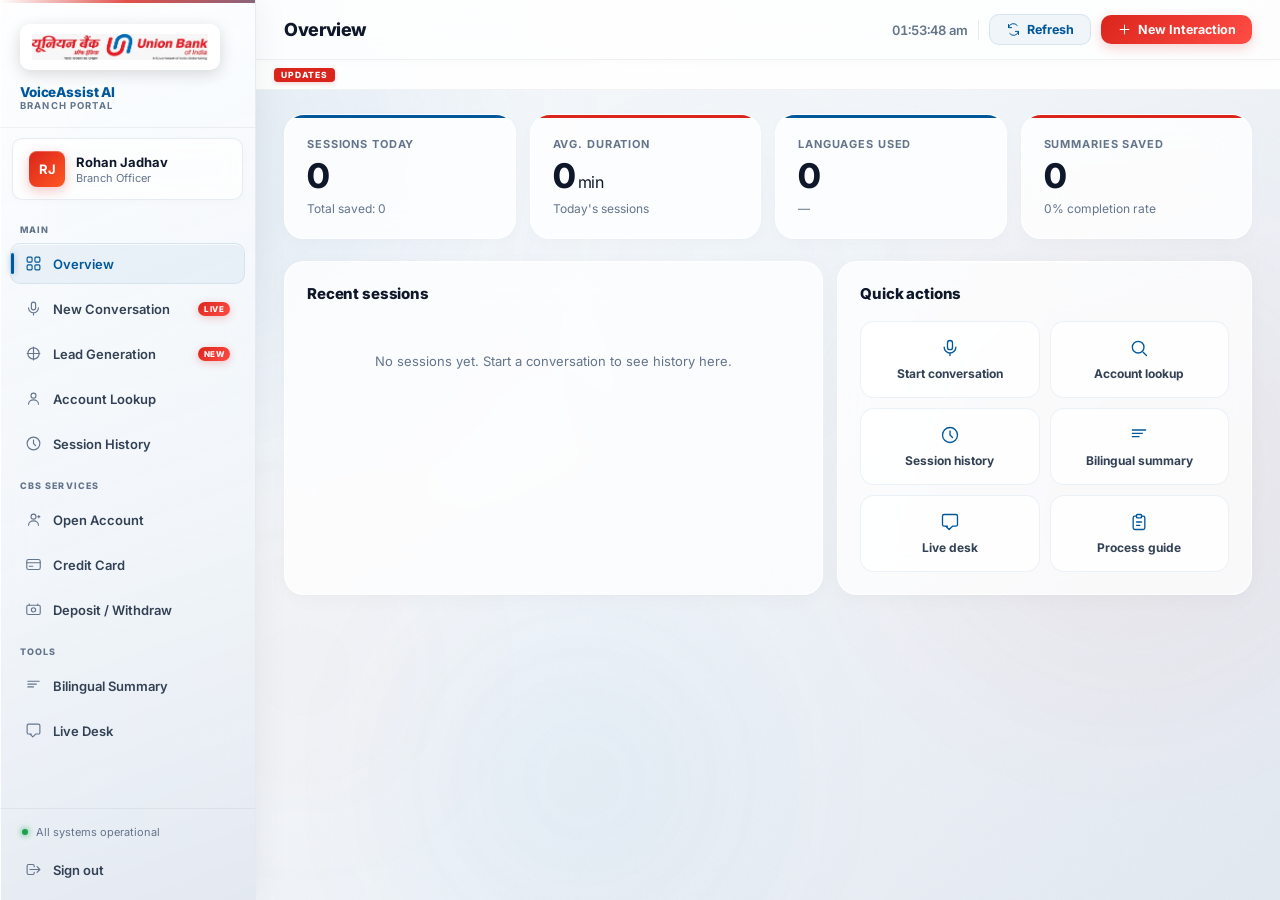
==== Frontend/pages/dashboard.html @ 4a629b1b "Update Groq model to permisiion" ====
<!DOCTYPE html>
<html lang="en">
<head>
<meta charset="UTF-8" />
<meta name="viewport" content="width=device-width, initial-scale=1.0" />
<meta name="description" content="Union Bank of India VoiceAssist AI — Branch Staff Portal for multilingual banking conversations." />
<title>VoiceAssist AI — Branch Portal | Union Bank of India</title>
<link rel="preconnect" href="https://fonts.googleapis.com">
<link rel="preconnect" href="https://fonts.gstatic.com" crossorigin>
<link href="https://fonts.googleapis.com/css2?family=Inter:wght@300;400;500;600;700;800&family=Noto+Sans+Devanagari:wght@400;500;600&display=swap" rel="stylesheet">
<link rel="stylesheet" href="../css/dashboard.css">
</head>
<body>

<!-- Liquid animated blobs -->
<div class="liquid-blob blob-1"></div>
<div class="liquid-blob blob-2"></div>
<div class="liquid-blob blob-3"></div>
<div class="liquid-blob blob-4"></div>
<div class="liquid-blob blob-5"></div>

<div class="dashboard-root">

  <!-- ==================== SIDEBAR ==================== -->
  <aside class="sidebar">
    <div class="sidebar-brand">
      <img src="../images/ubi_logo.png" alt="Union Bank of India" class="sidebar-brand-logo">
      <div>
        <div class="sidebar-brand-name">VoiceAssist AI</div>
        <div class="sidebar-brand-sub">Branch Portal</div>
      </div>
    </div>

    <div class="sidebar-staff">
      <div class="sidebar-avatar">RJ</div>
      <div class="sidebar-staff-info">
        <div class="sidebar-staff-name">Rohan Jadhav</div>
        <div class="sidebar-staff-role">Branch Officer</div>
      </div>
    </div>

    <div class="sidebar-section-label">Main</div>

    <a class="nav-item active" data-section="overview" href="#">
      <svg viewBox="0 0 24 24" fill="none" stroke="currentColor" stroke-width="1.6">
        <rect x="3" y="3" width="7" height="7" rx="1.5"/>
        <rect x="14" y="3" width="7" height="7" rx="1.5"/>
        <rect x="3" y="14" width="7" height="7" rx="1.5"/>
        <rect x="14" y="14" width="7" height="7" rx="1.5"/>
      </svg>
      <span>Overview</span>
    </a>

    <a class="nav-item" data-section="conversation" href="#">
      <svg viewBox="0 0 24 24" fill="none" stroke="currentColor" stroke-width="1.6">
        <rect x="9" y="3" width="6" height="11" rx="3"/>
        <path d="M5 11a7 7 0 0014 0M12 18v3" stroke-linecap="round"/>
      </svg>
      <span>New Conversation</span>
      <span class="nav-badge">Live</span>
    </a>

    <a class="nav-item" data-section="lead-generation" href="#">
  <svg viewBox="0 0 24 24" fill="none" stroke="currentColor" stroke-width="1.6">
    <path d="M12 3v18" stroke-linecap="round"/>
    <path d="M3 12h18" stroke-linecap="round"/>
    <circle cx="12" cy="12" r="8"/>
  </svg>
  <span>Lead Generation</span>
  <span class="nav-badge">NEW</span>
</a>

    <a class="nav-item" data-section="account" href="#">
      <svg viewBox="0 0 24 24" fill="none" stroke="currentColor" stroke-width="1.6">
        <circle cx="12" cy="8" r="3.5"/>
        <path d="M5 20c0-3.5 3-6 7-6s7 2.5 7 6" stroke-linecap="round"/>
      </svg>
      <span>Account Lookup</span>
    </a>

    <a class="nav-item" data-section="history" href="#">
      <svg viewBox="0 0 24 24" fill="none" stroke="currentColor" stroke-width="1.6">
        <circle cx="12" cy="12" r="9"/>
        <path d="M12 7v5l3 3" stroke-linecap="round"/>
      </svg>
      <span>Session History</span>
    </a>

    <div class="sidebar-section-label">CBS Services</div>

    <a class="nav-item" data-section="open-account" href="#">
      <svg viewBox="0 0 24 24" fill="none" stroke="currentColor" stroke-width="1.6">
        <circle cx="12" cy="8" r="3.5"/>
        <path d="M5 20c0-3.5 3-6 7-6s7 2.5 7 6" stroke-linecap="round"/>
        <path d="M18 8h3M19.5 6.5v3" stroke-linecap="round"/>
      </svg>
      <span>Open Account</span>
    </a>

    <a class="nav-item" data-section="credit-card" href="#">
      <svg viewBox="0 0 24 24" fill="none" stroke="currentColor" stroke-width="1.6">
        <rect x="2.5" y="5" width="19" height="14" rx="2.5"/>
        <path d="M2.5 9.5h19" stroke-linecap="round"/>
        <path d="M6 14.5h5" stroke-linecap="round"/>
      </svg>
      <span>Credit Card</span>
    </a>

    <a class="nav-item" data-section="cash-transaction" href="#">
      <svg viewBox="0 0 24 24" fill="none" stroke="currentColor" stroke-width="1.6">
        <rect x="2.5" y="6" width="19" height="13" rx="2"/>
        <circle cx="12" cy="12.5" r="3"/>
        <path d="M6 6V4.5M18 6V4.5" stroke-linecap="round"/>
      </svg>
      <span>Deposit / Withdraw</span>
    </a>

    <div class="sidebar-section-label">Tools</div>

    <a class="nav-item" data-section="summary" href="#">
      <svg viewBox="0 0 24 24" fill="none" stroke="currentColor" stroke-width="1.6">
        <path d="M4 6h16M4 10h12M4 14h8" stroke-linecap="round"/>
      </svg>
      <span>Bilingual Summary</span>
    </a>

    <a class="nav-item" href="conversation-desk.html">
      <svg viewBox="0 0 24 24" fill="none" stroke="currentColor" stroke-width="1.6">
        <path d="M9 17H5a2 2 0 01-2-2V5a2 2 0 012-2h14a2 2 0 012 2v10a2 2 0 01-2 2h-4l-4 4-4-4z" stroke-linecap="round" stroke-linejoin="round"/>
      </svg>
      <span>Live Desk</span>
    </a>

    <div class="sidebar-bottom">
      <div class="sidebar-status">
        <div class="status-dot-sm"></div>
        All systems operational
      </div>
      <a class="nav-item" href="login.html">
        <svg viewBox="0 0 24 24" fill="none" stroke="currentColor" stroke-width="1.6">
          <path d="M17 16l4-4m0 0l-4-4m4 4H7m6 4v1a2 2 0 01-2 2H5a2 2 0 01-2-2V7a2 2 0 012-2h6a2 2 0 012 2v1" stroke-linecap="round" stroke-linejoin="round"/>
        </svg>
        <span>Sign out</span>
      </a>
    </div>
  </aside>

  <!-- ==================== MAIN ==================== -->
  <div class="main">

    <!-- RED ACCENT STRIPE -->
    <div class="topbar-stripe"></div>

    <!-- TOP BAR -->
    <div class="topbar">
      <div class="topbar-page-title" id="topbarTitle">Overview</div>
      <div class="topbar-actions">
        <span class="topbar-time" id="liveTime"></span>
        <div class="topbar-divider"></div>
        <button class="topbar-btn topbar-btn-ghost" onclick="showToast('Refreshed')">
          <svg viewBox="0 0 24 24" fill="none" stroke="currentColor" stroke-width="1.6" width="15" height="15">
            <path d="M4 4v5h5M20 20v-5h-5" stroke-linecap="round"/>
            <path d="M4 9a8 8 0 0114-3.5M20 15a8 8 0 01-14 3.5" stroke-linecap="round"/>
          </svg>
          Refresh
        </button>
        <button class="topbar-btn topbar-btn-primary" onclick="navigate('conversation')">
          <svg viewBox="0 0 24 24" fill="none" stroke="currentColor" stroke-width="1.6" width="15" height="15">
            <path d="M12 5v14M5 12h14" stroke-linecap="round"/>
          </svg>
          New Interaction
        </button>
      </div>
    </div>

    <!-- TICKER BAR -->
    <div class="dashboard-ticker">
      <div class="ticker-title">Updates</div>
      <div class="ticker-content">
        <div class="ticker-text">
          ⚠️ Secure Portal: Always sign out of your session when leaving the terminal. &nbsp;&nbsp;&nbsp;&bull;&nbsp;&nbsp;&nbsp; 🚀 Vyom App: Union Bank of India launches Union Vyom Mobile App with 350+ features! &nbsp;&nbsp;&nbsp;&bull;&nbsp;&nbsp;&nbsp; 📅 Alert: Mandatory KYC verification deadline has been extended to 31st August.
        </div>
      </div>
    </div>

    <!-- CONTENT -->
    <div class="content">

      <!-- ===== OVERVIEW ===== -->
      <div class="section active" id="section-overview">
        <div class="stat-grid">
          <div class="stat-card">
            <div class="stat-label">Sessions Today</div>
            <div class="stat-value">12</div>
            <div class="stat-sub"><span class="stat-trend-up">↑ 3</span> vs yesterday</div>
          </div>
          <div class="stat-card">
            <div class="stat-label">Avg. Duration</div>
            <div class="stat-value">4.2<span style="font-size:16px;font-weight:400"> min</span></div>
            <div class="stat-sub"><span class="stat-trend-down">↑ 0.4m</span> vs last week</div>
          </div>
          <div class="stat-card">
            <div class="stat-label">Languages Used</div>
            <div class="stat-value">3</div>
            <div class="stat-sub">Hindi · Marathi · Tamil</div>
          </div>
          <div class="stat-card">
            <div class="stat-label">Summaries Saved</div>
            <div class="stat-value">11</div>
            <div class="stat-sub"><span class="stat-trend-up">100%</span> completion rate</div>
          </div>
        </div>

        <div class="two-col">
          <!-- Recent sessions -->
          <div class="card">
            <div class="card-header">
              <div class="card-title">Recent sessions</div>
              <button class="card-action" onclick="navigate('history')">View all</button>
            </div>
            <div class="session-item">
              <div class="session-lang-badge">हि</div>
              <div class="session-info">
                <div class="session-title">Loan enquiry — Rajesh Sharma</div>
                <div class="session-meta">Hindi · 6 min · Summary saved</div>
              </div>
              <div class="session-time">11:42 AM</div>
            </div>
            <div class="session-item">
              <div class="session-lang-badge">मा</div>
              <div class="session-info">
                <div class="session-title">Account opening — Priya Kulkarni</div>
                <div class="session-meta">Marathi · 8 min · Summary saved</div>
              </div>
              <div class="session-time">10:15 AM</div>
            </div>
            <div class="session-item">
              <div class="session-lang-badge">த</div>
              <div class="session-info">
                <div class="session-title">General enquiry — Murugan K.</div>
                <div class="session-meta">Tamil · 3 min · Summary saved</div>
              </div>
              <div class="session-time">9:50 AM</div>
            </div>
            <div class="session-item">
              <div class="session-lang-badge">EN</div>
              <div class="session-info">
                <div class="session-title">Account opening — Vikram Patel</div>
                <div class="session-meta">English · 5 min · Summary saved</div>
              </div>
              <div class="session-time">9:30 AM</div>
            </div>
          </div>

          <!-- Quick actions -->
          <div class="card">
            <div class="card-header">
              <div class="card-title">Quick actions</div>
            </div>
            <div class="quick-actions">
              <button class="quick-action-btn" onclick="navigate('conversation')">
                <svg viewBox="0 0 24 24" fill="none" stroke="currentColor" stroke-width="1.6">
                  <rect x="9" y="3" width="6" height="11" rx="3"/>
                  <path d="M5 11a7 7 0 0014 0M12 18v3" stroke-linecap="round"/>
                </svg>
                Start conversation
              </button>
              <button class="quick-action-btn" onclick="navigate('account')">
                <svg viewBox="0 0 24 24" fill="none" stroke="currentColor" stroke-width="1.6">
                  <circle cx="11" cy="11" r="7"/>
                  <path d="M21 21l-4-4" stroke-linecap="round"/>
                </svg>
                Account lookup
              </button>
              <button class="quick-action-btn" onclick="navigate('history')">
                <svg viewBox="0 0 24 24" fill="none" stroke="currentColor" stroke-width="1.6">
                  <circle cx="12" cy="12" r="9"/>
                  <path d="M12 7v5l3 3" stroke-linecap="round"/>
                </svg>
                Session history
              </button>
              <button class="quick-action-btn" onclick="navigate('summary')">
                <svg viewBox="0 0 24 24" fill="none" stroke="currentColor" stroke-width="1.6">
                  <path d="M4 6h16M4 10h12M4 14h8" stroke-linecap="round"/>
                </svg>
                Bilingual summary
              </button>
              <button class="quick-action-btn" onclick="window.location.href='conversation-desk.html'">
                <svg viewBox="0 0 24 24" fill="none" stroke="currentColor" stroke-width="1.6">
                  <path d="M9 17H5a2 2 0 01-2-2V5a2 2 0 012-2h14a2 2 0 012 2v10a2 2 0 01-2 2h-4l-4 4-4-4z" stroke-linecap="round" stroke-linejoin="round"/>
                </svg>
                Live desk
              </button>
              <button class="quick-action-btn" onclick="showToast('Opening process guide...')">
                <svg viewBox="0 0 24 24" fill="none" stroke="currentColor" stroke-width="1.6">
                  <path d="M9 5H7a2 2 0 00-2 2v12a2 2 0 002 2h10a2 2 0 002-2V7a2 2 0 00-2-2h-2" stroke-linecap="round"/>
                  <rect x="9" y="3" width="6" height="4" rx="1" stroke-linecap="round"/>
                  <path d="M9 12h6M9 16h4" stroke-linecap="round"/>
                </svg>
                Process guide
              </button>
            </div>
          </div>
        </div>
      </div>


      <!-- ===== NEW CONVERSATION ===== -->
      <div class="section" id="section-conversation">
        <div class="conversation-start">
          <div class="step-header">
            <span class="step-label">New interaction</span>
            <h1 class="step-title">Start the conversation</h1>
            <p class="step-subtitle">Tap the mic to begin. The customer's language will be detected automatically, or choose manually.</p>
          </div>

          <div class="listen-card" id="listenCard">
            <div class="listen-idle" id="listenIdle">
              <button class="mic-button" id="micButton" aria-label="Start listening">
                <svg viewBox="0 0 24 24" fill="none" stroke="currentColor" stroke-width="1.6">
                  <rect x="9" y="3" width="6" height="11" rx="3"/>
                  <path d="M5 11a7 7 0 0014 0M12 18v3" stroke-linecap="round"/>
                </svg>
              </button>
              <p class="mic-hint">Tap to start listening</p>
            </div>

            <div class="listen-active" id="listenActive">
              <div class="waveform">
                <span></span><span></span><span></span><span></span><span></span><span></span><span></span>
              </div>
              <p class="listening-text">Listening<span class="dots"><span>.</span><span>.</span><span>.</span></span></p>
            </div>

            <div class="detected-result" id="detectedResult">
              <div class="detected-row">
                <div class="detected-info">
                  <span class="detected-label">Detected language</span>
                  <div class="detected-chip" id="detectedChip">
                    <span class="chip-flag">मा</span>
                    <span id="detectedLangName">Marathi</span>
                  </div>
                </div>
                <button class="change-link" id="changeLangBtn">Not correct? Change</button>
              </div>
              <div id="detectedTranscriptWrap" class="detected-transcript-wrap" style="display:none">
                <span id="detectedTranscriptText"></span>
              </div>
              <div class="lang-grid" id="langGrid">
                <button class="lang-option" data-lang="Hindi" data-code="हि">Hindi</button>
                <button class="lang-option" data-lang="Marathi" data-code="मा">Marathi</button>
                <button class="lang-option" data-lang="Tamil" data-code="த">Tamil</button>
                <button class="lang-option" data-lang="Telugu" data-code="తె">Telugu</button>
                <button class="lang-option" data-lang="English" data-code="EN">English</button>
              </div>
            </div>
          </div>

          <div class="process-section" id="processSection">
            <p class="process-label">What does the customer need help with?</p>
            <div class="process-grid">
              <button class="process-card" data-process="Loan enquiry">
                <svg viewBox="0 0 24 24" fill="none" stroke="currentColor" stroke-width="1.5">
                  <path d="M12 2C6.5 2 2 6.5 2 12s4.5 10 10 10 10-4.5 10-10S17.5 2 12 2zM12 6v6l4 2" stroke-linecap="round"/>
                </svg>
                <span>Loan enquiry</span>
              </button>
              <button class="process-card" data-process="Account opening">
                <svg viewBox="0 0 24 24" fill="none" stroke="currentColor" stroke-width="1.5">
                  <circle cx="12" cy="8" r="3.5"/>
                  <path d="M5 20c0-3.5 3-6 7-6s7 2.5 7 6" stroke-linecap="round"/>
                  <path d="M18 8h3M19.5 6.5v3" stroke-linecap="round"/>
                </svg>
                <span>Account opening</span>
              </button>
              <button class="process-card" data-process="General enquiry">
                <svg viewBox="0 0 24 24" fill="none" stroke="currentColor" stroke-width="1.5">
                  <circle cx="12" cy="12" r="9"/>
                  <path d="M12 17v-1.5c0-1 .6-1.5 1.5-2.2.9-.7 1.5-1.4 1.5-2.3a3 3 0 10-6 0" stroke-linecap="round"/>
                  <circle cx="12" cy="17.5" r="0.4" fill="currentColor"/>
                </svg>
                <span>General enquiry</span>
              </button>
              <button class="process-card" data-process="Other">
                <svg viewBox="0 0 24 24" fill="none" stroke="currentColor" stroke-width="1.5">
                  <circle cx="6" cy="12" r="1.4" fill="currentColor" stroke="none"/>
                  <circle cx="12" cy="12" r="1.4" fill="currentColor" stroke="none"/>
                  <circle cx="18" cy="12" r="1.4" fill="currentColor" stroke="none"/>
                </svg>
                <span>Other</span>
              </button>
            </div>
          </div>

          <button class="btn-begin" id="btnBegin" disabled onclick="window.location.href='conversation-desk.html'">
            Begin conversation
          </button>
        </div>
      </div>

     <!-- ===== LEAD GENERATION ===== -->
      <div class="section" id="section-lead-generation">

        <div class="card">
          <div class="card-header">
            <div class="card-title">Lead Generation</div>
          </div>

          <div class="stat-grid lead-stat-row">
            <!-- dashboard.js fills this with Total/Hot/Warm/Incomplete from backend -->
            <div class="stat-card">
              <div class="stat-label">Total leads</div>
              <div class="stat-value">—</div>
              <div class="stat-sub">Loading…</div>
            </div>
          </div>
        </div>

        <br>

        <div class="card">
          <div class="card-header">
            <div class="card-title">Customer Leads</div>
          </div>
          <div id="leadList">
            <div style="padding:32px;text-align:center;color:var(--text-muted);font-size:13px">Loading leads…</div>
          </div>
        </div>

        <br>

        <div class="card">
          <div class="card-header">
            <div class="card-title">Generate New Lead</div>
          </div>

          <div style="display:grid;gap:15px;">

            <input class="lookup-input" id="manualLeadName" placeholder="Customer Name">

            <input class="lookup-input" id="manualLeadPhone" placeholder="Mobile Number">

            <select class="lookup-select" id="manualLeadInterest">
              <option>Savings Account</option>
              <option>Current Account</option>
              <option>Home Loan</option>
              <option>Personal Loan</option>
              <option>Vehicle Loan</option>
              <option>Credit Card</option>
              <option>FD / RD</option>
            </select>

            <textarea class="lookup-input" id="manualLeadNotes" rows="4" placeholder="Lead Notes"></textarea>

            <button class="topbar-btn topbar-btn-primary" id="manualLeadSaveBtn" onclick="saveManualLead()">
              Save Lead
            </button>

          </div>

        </div>

      </div>

      <!-- ===== OPEN NEW ACCOUNT (CBS) ===== -->
      <div class="section" id="section-open-account">
        <div class="cbs-grid">
          <div class="card">
            <div class="card-header">
              <div class="card-title">Open New Account</div>
            </div>
            <div style="display:grid;gap:15px;">
              <input class="lookup-input" id="oaName" placeholder="Customer Full Name">
              <input class="lookup-input" id="oaMobile" placeholder="Mobile Number" maxlength="10">
              <input class="lookup-input" id="oaAadhaar" placeholder="Aadhaar Number (12 digits)" maxlength="14">
              <select class="lookup-select" id="oaAccType" style="width:100%;height:48px">
                <option>Savings</option>
                <option>Current</option>
                <option>Salary</option>
                <option>Senior Citizen Savings</option>
              </select>
              <input class="lookup-input" type="number" id="oaInitialDeposit" placeholder="Initial Deposit (₹)" min="0">
              <button class="topbar-btn topbar-btn-primary" id="oaSubmitBtn" onclick="submitOpenAccount()" style="height:48px;justify-content:center">
                Open Account
              </button>
              <div class="cbs-success" id="oaResult" style="display:none"></div>
            </div>
          </div>

          <div class="card">
            <div class="card-header">
              <div class="card-title">Documents Required</div>
            </div>
            <ul class="cbs-checklist">
              <li>Aadhaar Card (identity &amp; address proof)</li>
              <li>PAN Card</li>
              <li>Recent passport-size photograph</li>
              <li>Initial deposit as per account type</li>
              <li>Nominee details (optional, recommended)</li>
            </ul>
          </div>
        </div>
      </div>

      <!-- ===== CREDIT CARD APPLICATION (CBS) ===== -->
      <div class="section" id="section-credit-card">
        <div class="cbs-grid">
          <div class="card">
            <div class="card-header">
              <div class="card-title">Apply for Credit Card</div>
            </div>
            <div style="display:grid;gap:15px;">
              <input class="lookup-input" id="ccName" placeholder="Customer Full Name">
              <input class="lookup-input" id="ccAccountNo" placeholder="Linked Account Number">
              <select class="lookup-select" id="ccCardType" style="width:100%;height:48px">
                <option>Rupay Select</option>
                <option>Union Platinum</option>
                <option>Union World</option>
                <option>Union Signature</option>
              </select>
              <input class="lookup-input" type="number" id="ccIncome" placeholder="Monthly Income (₹)" min="0">
              <button class="topbar-btn topbar-btn-primary" id="ccSubmitBtn" onclick="submitCreditCardApplication()" style="height:48px;justify-content:center">
                Submit Application
              </button>
              <div class="cbs-success" id="ccResult" style="display:none"></div>
            </div>
          </div>

          <div class="card">
            <div class="card-header">
              <div class="card-title">Eligibility Guide</div>
            </div>
            <ul class="cbs-checklist">
              <li>Monthly income ≥ ₹20,000 — entry-level cards</li>
              <li>Monthly income ≥ ₹40,000 — mid-tier cards, ₹1,00,000 limit</li>
              <li>Monthly income ≥ ₹1,00,000 — premium cards, ₹3,00,000 limit</li>
              <li>Existing savings/current account required</li>
              <li>Final approval subject to CIBIL score &amp; credit policy</li>
            </ul>
          </div>
        </div>
      </div>

      <!-- ===== DEPOSIT / WITHDRAW (CBS) ===== -->
      <div class="section" id="section-cash-transaction">
        <div class="cbs-grid">
          <div class="card">
            <div class="card-header">
              <div class="card-title">Deposit / Withdraw</div>
            </div>
            <div style="display:grid;gap:15px;">
              <select class="lookup-select" id="txnAccountSelect" style="width:100%;height:48px" onchange="updateTxnBalancePreview()">
              </select>

              <div class="txn-balance-row">
                <span>Current balance</span>
                <strong id="txnCurrentBalance">—</strong>
              </div>

              <div class="txn-type-toggle">
                <button type="button" class="txn-type-btn active" data-txn-type="deposit">Deposit</button>
                <button type="button" class="txn-type-btn" data-txn-type="withdraw">Withdraw</button>
              </div>

              <input class="lookup-input" type="number" id="txnAmount" placeholder="Amount (₹)" min="0">
              <button class="topbar-btn topbar-btn-primary" id="txnSubmitBtn" onclick="submitTransaction()" style="height:48px;justify-content:center">
                Process Transaction
              </button>
              <div class="cbs-success" id="txnResult" style="display:none"></div>
            </div>
          </div>

          <div class="card">
            <div class="card-header">
              <div class="card-title">Branch Cash Limits</div>
            </div>
            <ul class="cbs-checklist">
              <li>Over-the-counter cash deposit: up to ₹2,00,000/day</li>
              <li>Over-the-counter cash withdrawal: up to ₹1,00,000/day</li>
              <li>Amounts above limit require manager approval</li>
              <li>PAN mandatory for cash transactions ≥ ₹50,000</li>
            </ul>
          </div>
        </div>
      </div>

      <!-- ===== ACCOUNT LOOKUP ===== -->
      <div class="section" id="section-account">
        <div class="lookup-search-bar">
          <input class="lookup-input" type="text" id="accountInput" placeholder="Enter account number, name, or Aadhaar…" />
          <select class="lookup-select" id="lookupType">
            <option value="account">Account No.</option>
            <option value="name">Name</option>
            <option value="aadhaar">Aadhaar</option>
            <option value="mobile">Mobile</option>
          </select>
          <button class="lookup-btn" onclick="doLookup()">
            <svg viewBox="0 0 24 24" fill="none" stroke="currentColor" stroke-width="1.6">
              <circle cx="11" cy="11" r="7"/>
              <path d="M21 21l-4-4" stroke-linecap="round"/>
            </svg>
            Search
          </button>
        </div>

        <div class="account-result" id="accountResult">

          <div class="translate-strip">
            <svg viewBox="0 0 24 24" fill="none" stroke="currentColor" stroke-width="1.6">
              <path d="M3 5h12M9 3v2M12.6 18.6L15 12l2.4 6.6M14.1 16.5h1.8" stroke-linecap="round"/>
              <path d="M21 5h-6l-3.6 9.6" stroke-linecap="round"/>
            </svg>
            <span class="translate-strip-text">Customer prefers <strong>Marathi</strong>. Account details will be read out in Marathi if spoken.</span>
            <button class="translate-strip-btn" onclick="showToast('Reading account summary in Marathi...')">Read aloud →</button>
          </div>

          <!-- Account header -->
          <div class="account-header-card">
            <div class="account-avatar-lg">RS</div>
            <div class="account-id-info">
              <div class="account-name-lg">Rajesh Suresh Sharma</div>
              <div class="account-no">ACCT · 4523 8811 2204 7700</div>
            </div>
            <div class="account-header-stats">
              <div class="ah-stat">
                <div class="ah-stat-label">Balance</div>
                <div class="ah-stat-value green">₹1,24,832</div>
              </div>
              <div class="ah-stat">
                <div class="ah-stat-label">Account type</div>
                <div class="ah-stat-value">Savings</div>
              </div>
              <div class="ah-stat">
                <div class="ah-stat-label">CIBIL score</div>
                <div class="ah-stat-value gold">742</div>
              </div>
            </div>
          </div>

          <!-- Tabs -->
          <div class="account-tabs">
            <button class="account-tab active" data-tab="transactions">Transactions</button>
            <button class="account-tab" data-tab="loans">Loans</button>
            <button class="account-tab" data-tab="kyc">KYC Status</button>
          </div>

          <!-- Transactions -->
          <div class="account-tab-content active" id="tab-transactions">
            <div class="card">
              <table class="txn-table">
                <thead>
                  <tr>
                    <th>Date</th>
                    <th>Description</th>
                    <th>Type</th>
                    <th>Amount</th>
                    <th>Balance</th>
                  </tr>
                </thead>
                <tbody>
                  <tr>
                    <td>17 Jun 2026</td>
                    <td>UPI — Swiggy Order</td>
                    <td><span class="txn-type-badge txn-debit">Debit</span></td>
                    <td class="txn-amount-negative">– ₹380</td>
                    <td>₹1,24,832</td>
                  </tr>
                  <tr>
                    <td>16 Jun 2026</td>
                    <td>Salary Credit — TCS Ltd</td>
                    <td><span class="txn-type-badge txn-credit">Credit</span></td>
                    <td class="txn-amount-positive">+ ₹68,000</td>
                    <td>₹1,25,212</td>
                  </tr>
                  <tr>
                    <td>15 Jun 2026</td>
                    <td>NEFT — LIC Premium</td>
                    <td><span class="txn-type-badge txn-debit">Debit</span></td>
                    <td class="txn-amount-negative">– ₹4,200</td>
                    <td>₹57,212</td>
                  </tr>
                  <tr>
                    <td>14 Jun 2026</td>
                    <td>ATM Withdrawal — Pune Main</td>
                    <td><span class="txn-type-badge txn-debit">Debit</span></td>
                    <td class="txn-amount-negative">– ₹5,000</td>
                    <td>₹61,412</td>
                  </tr>
                  <tr>
                    <td>12 Jun 2026</td>
                    <td>IMPS — Sharma Family</td>
                    <td><span class="txn-type-badge txn-credit">Credit</span></td>
                    <td class="txn-amount-positive">+ ₹10,000</td>
                    <td>₹66,412</td>
                  </tr>
                  <tr>
                    <td>10 Jun 2026</td>
                    <td>Electricity Bill — MSEDCL</td>
                    <td><span class="txn-type-badge txn-debit">Debit</span></td>
                    <td class="txn-amount-negative">– ₹1,140</td>
                    <td>₹56,412</td>
                  </tr>
                </tbody>
              </table>
            </div>
          </div>

          <!-- Loans -->
          <div class="account-tab-content" id="tab-loans">
            <div class="loan-card">
              <div class="loan-icon">
                <svg viewBox="0 0 24 24" fill="none" stroke="currentColor" stroke-width="1.5">
                  <path d="M3 10l9-6 9 6M5 10v9h14v-9M9 19v-5h6v5" stroke-linecap="round" stroke-linejoin="round"/>
                </svg>
              </div>
              <div class="loan-info">
                <div class="loan-type">Home Loan</div>
                <div class="loan-meta">Sanctioned ₹28,00,000 · 20 yr tenure · HDFC Ref #HL2021-8823</div>
              </div>
              <div class="loan-right">
                <div class="loan-emi">₹21,400 / mo</div>
                <div class="loan-emi-label">Outstanding: ₹19,42,000</div>
                <span class="loan-status loan-active">Active</span>
              </div>
            </div>
            <div class="loan-card">
              <div class="loan-icon">
                <svg viewBox="0 0 24 24" fill="none" stroke="currentColor" stroke-width="1.5">
                  <path d="M12 2C6.5 2 2 6.5 2 12s4.5 10 10 10 10-4.5 10-10S17.5 2 12 2z" stroke-linecap="round"/>
                  <path d="M9 12l2 2 4-4" stroke-linecap="round"/>
                </svg>
              </div>
              <div class="loan-info">
                <div class="loan-type">Personal Loan</div>
                <div class="loan-meta">Sanctioned ₹2,00,000 · 3 yr tenure · Ref #PL2023-441</div>
              </div>
              <div class="loan-right">
                <div class="loan-emi">—</div>
                <div class="loan-emi-label">Fully repaid Jun 2025</div>
                <span class="loan-status loan-closed">Closed</span>
              </div>
            </div>
          </div>

          <!-- KYC -->
          <div class="account-tab-content" id="tab-kyc">
            <div class="kyc-grid">
              <div class="kyc-item">
                <div class="kyc-icon">
                  <svg viewBox="0 0 24 24" fill="none" stroke="currentColor" stroke-width="1.5">
                    <rect x="3" y="5" width="18" height="14" rx="2"/>
                    <path d="M3 10h18" stroke-linecap="round"/>
                  </svg>
                </div>
                <div>
                  <div class="kyc-doc-label">Aadhaar</div>
                  <div class="kyc-doc-value">XXXX XXXX 7713</div>
                </div>
                <span class="kyc-status-badge kyc-verified">Verified</span>
              </div>
              <div class="kyc-item">
                <div class="kyc-icon">
                  <svg viewBox="0 0 24 24" fill="none" stroke="currentColor" stroke-width="1.5">
                    <path d="M9 12h6M9 16h4M17 3H7a2 2 0 00-2 2v14a2 2 0 002 2h10a2 2 0 002-2V5a2 2 0 00-2-2z" stroke-linecap="round"/>
                  </svg>
                </div>
                <div>
                  <div class="kyc-doc-label">PAN Card</div>
                  <div class="kyc-doc-value">BSHPS4321K</div>
                </div>
                <span class="kyc-status-badge kyc-verified">Verified</span>
              </div>
              <div class="kyc-item">
                <div class="kyc-icon">
                  <svg viewBox="0 0 24 24" fill="none" stroke="currentColor" stroke-width="1.5">
                    <rect x="5" y="3" width="14" height="18" rx="2"/>
                    <circle cx="12" cy="9" r="3"/>
                    <path d="M6.5 20c.5-2.5 2.5-4 5.5-4s5 1.5 5.5 4" stroke-linecap="round"/>
                  </svg>
                </div>
                <div>
                  <div class="kyc-doc-label">Photograph</div>
                  <div class="kyc-doc-value">On file (2024)</div>
                </div>
                <span class="kyc-status-badge kyc-verified">Verified</span>
              </div>
              <div class="kyc-item">
                <div class="kyc-icon">
                  <svg viewBox="0 0 24 24" fill="none" stroke="currentColor" stroke-width="1.5">
                    <path d="M3 21h18M5 21V9l7-5 7 5v12" stroke-linecap="round" stroke-linejoin="round"/>
                  </svg>
                </div>
                <div>
                  <div class="kyc-doc-label">Address Proof</div>
                  <div class="kyc-doc-value">Aadhaar linked</div>
                </div>
                <span class="kyc-status-badge kyc-verified">Verified</span>
              </div>
              <div class="kyc-item">
                <div class="kyc-icon">
                  <svg viewBox="0 0 24 24" fill="none" stroke="currentColor" stroke-width="1.5">
                    <path d="M22 16.92V19a2 2 0 01-2.18 2A19.8 19.8 0 013.09 5.18 2 2 0 015 3h2.09a2 2 0 012 1.72c.127.96.361 1.903.7 2.81a2 2 0 01-.45 2.11L8.09 10a16 16 0 006.91 6.91l1.27-1.27a2 2 0 012.11-.45c.907.339 1.85.573 2.81.7A2 2 0 0122 17.92v-.01z" stroke-linecap="round"/>
                  </svg>
                </div>
                <div>
                  <div class="kyc-doc-label">Mobile</div>
                  <div class="kyc-doc-value">+91 98765 XXXXX</div>
                </div>
                <span class="kyc-status-badge kyc-verified">Verified</span>
              </div>
              <div class="kyc-item">
                <div class="kyc-icon">
                  <svg viewBox="0 0 24 24" fill="none" stroke="currentColor" stroke-width="1.5">
                    <path d="M4 4h16c1.1 0 2 .9 2 2v12c0 1.1-.9 2-2 2H4c-1.1 0-2-.9-2-2V6c0-1.1.9-2 2-2z" stroke-linecap="round"/>
                    <path d="M22 6l-10 7L2 6" stroke-linecap="round"/>
                  </svg>
                </div>
                <div>
                  <div class="kyc-doc-label">Email</div>
                  <div class="kyc-doc-value">r.sha****@gmail.com</div>
                </div>
                <span class="kyc-status-badge kyc-pending">Pending</span>
              </div>
            </div>
          </div>

        </div><!-- /account-result -->
      </div>

      
      <!-- ===== SESSION HISTORY ===== -->
      <div class="section" id="section-history">
        <div class="history-filters">
          <button class="filter-chip active">All</button>
          <button class="filter-chip">Today</button>
          <button class="filter-chip">Hindi</button>
          <button class="filter-chip">Marathi</button>
          <button class="filter-chip">Tamil</button>
          <button class="filter-chip">Telugu</button>
          <button class="filter-chip">Loan enquiry</button>
          <button class="filter-chip">Account opening</button>
        </div>
        <div class="history-table-wrap">
          <table class="history-table">
            <thead>
              <tr>
                <th>Date & Time</th>
                <th>Customer</th>
                <th>Language</th>
                <th>Process</th>
                <th>Duration</th>
                <th>Summary</th>
                <th></th>
              </tr>
            </thead>
            <tbody>
              <tr>
                <td>17 Jun 2026, 11:42 AM</td>
                <td>Rajesh Sharma</td>
                <td><span class="lang-pill">Hindi</span></td>
                <td>Loan enquiry</td>
                <td>6 min</td>
                <td>✓ Saved</td>
                <td><button class="view-link" onclick="showToast('Opening session summary...')">View →</button></td>
              </tr>
              <tr>
                <td>17 Jun 2026, 10:15 AM</td>
                <td>Priya Kulkarni</td>
                <td><span class="lang-pill">Marathi</span></td>
                <td>Account opening</td>
                <td>8 min</td>
                <td>✓ Saved</td>
                <td><button class="view-link" onclick="showToast('Opening session summary...')">View →</button></td>
              </tr>
              <tr>
                <td>17 Jun 2026, 9:50 AM</td>
                <td>Murugan K.</td>
                <td><span class="lang-pill">Tamil</span></td>
                <td>General enquiry</td>
                <td>3 min</td>
                <td>✓ Saved</td>
                <td><button class="view-link" onclick="showToast('Opening session summary...')">View →</button></td>
              </tr>
              <tr>
                <td>17 Jun 2026, 9:30 AM</td>
                <td>Vikram Patel</td>
                <td><span class="lang-pill">English</span></td>
                <td>Account opening</td>
                <td>5 min</td>
                <td>✓ Saved</td>
                <td><button class="view-link" onclick="showToast('Opening session summary...')">View →</button></td>
              </tr>
              <tr>
                <td>16 Jun 2026, 3:22 PM</td>
                <td>Anita Reddy</td>
                <td><span class="lang-pill">Telugu</span></td>
                <td>Loan enquiry</td>
                <td>9 min</td>
                <td>✓ Saved</td>
                <td><button class="view-link" onclick="showToast('Opening session summary...')">View →</button></td>
              </tr>
              <tr>
                <td>16 Jun 2026, 2:05 PM</td>
                <td>Deepak Nair</td>
                <td><span class="lang-pill">Hindi</span></td>
                <td>General enquiry</td>
                <td>4 min</td>
                <td>✓ Saved</td>
                <td><button class="view-link" onclick="showToast('Opening session summary...')">View →</button></td>
              </tr>
            </tbody>
          </table>
        </div>
      </div>

      <!-- ===== BILINGUAL SUMMARY ===== -->
      <div class="section" id="section-summary">
        <div class="two-col">
          <div class="card">
            <div class="card-header">
              <div class="card-title">English Summary</div>
              <button class="card-action" onclick="showToast('Copied to clipboard')">Copy</button>
            </div>
            <p style="font-size:14px;line-height:1.75;color:var(--text-dim)">
              Customer <strong style="color:var(--blue)">Rajesh Sharma</strong> visited the branch on 17 June 2026 at 11:42 AM to inquire about a home loan. Staff member verified customer identity (Aadhaar confirmed). Customer requested information on loan eligibility for ₹30,00,000 at a 20-year tenure. Staff explained current interest rate of 8.65% p.a. and EMI estimate of ₹26,400/month. Customer expressed interest and was informed about required documents: income proof, property papers, and 6-month bank statement. Customer will visit again within 7 days with documents.
            </p>
            <div style="margin-top:16px;padding-top:14px;border-top:1px solid var(--border);display:flex;gap:10px">
              <button class="topbar-btn topbar-btn-primary" style="flex:1" onclick="showToast('Saved to Firestore')">Save to records</button>
              <button class="topbar-btn topbar-btn-ghost" onclick="showToast('Printed')">Print</button>
            </div>
          </div>
          <div class="card">
            <div class="card-header">
              <div class="card-title">हिंदी सारांश</div>
              <button class="card-action" onclick="showToast('Read aloud in Hindi...')">🔊 Read aloud</button>
            </div>
            <p style="font-size:14px;line-height:1.9;color:var(--text-dim);font-family:'Noto Sans Devanagari',sans-serif">
              ग्राहक <strong style="color:var(--blue)">राजेश शर्मा</strong> ने 17 जून 2026 को सुबह 11:42 बजे शाखा का दौरा किया और होम लोन के बारे में जानकारी ली। स्टाफ ने आधार के माध्यम से पहचान सत्यापित की। ग्राहक ने ₹30,00,000 के लोन के लिए 20 वर्षीय अवधि पर पात्रता जाननी चाही। स्टाफ ने 8.65% वार्षिक ब्याज दर और ₹26,400 प्रति माह EMI की जानकारी दी। ग्राहक ने रुचि दिखाई और आवश्यक दस्तावेज़ — आय प्रमाण, संपत्ति के कागज़, 6 महीने का बैंक स्टेटमेंट — की सूची दी गई। ग्राहक 7 दिनों में दस्तावेज़ लेकर आएंगे।
            </p>
          </div>
        </div>
      </div>

    </div><!-- /content -->
  </div><!-- /main -->
</div><!-- /dashboard-root -->

<!-- TOAST -->
<div class="toast" id="toast">
  <svg viewBox="0 0 24 24" fill="none" stroke="currentColor" stroke-width="1.8">
    <circle cx="12" cy="12" r="10"/>
    <path d="M9 12l2 2 4-4" stroke-linecap="round" stroke-linejoin="round"/>
  </svg>
  <span id="toastText">Done</span>
</div>

<script src="../js/dashboard.js"></script>
</body>
</html>
---- Frontend/css/dashboard.css ----
/* ============================================================
   UNION BANK — VOICEASSIST AI
   PREMIUM LIGHT GLASSMORPHISM (UNION BANK OFFICIAL WHITE THEME)
   ============================================================ */

@import url('https://fonts.googleapis.com/css2?family=Inter:ital,opsz,wght@0,14..32,100..900;1,14..32,100..900&display=swap');

*, *::before, *::after { box-sizing: border-box; margin: 0; padding: 0; }

/* ── CSS VARIABLES ─────────────────────────────────────────── */
:root {
  --blue:          #00579C;
  --blue-2:        #1A7FD4;
  --blue-3:        #003B6F;
  --red:           #DA251C;
  --red-2:         #FF4D45;
  --white:         #FFFFFF;
  --text:          #0F172A;
  --text-dim:      #334155;
  --text-muted:    #64748B;
  --text-dark:     #0F172A;
  --text-dark-2:   #334155;
  --text-dark-3:   #64748B;
  --success:       #16A34A;
  --gold:          #D97706;
  --error:         #DC2626;

  --glass-heavy:   rgba(255, 255, 255, 0.85);
  --glass-medium:  rgba(255, 255, 255, 0.65);
  --glass-light:   rgba(255, 255, 255, 0.40);
  --glass-border:  rgba(255, 255, 255, 0.80);
  --glass-border-subtle: rgba(0, 87, 156, 0.08);
  --glass-shine:   rgba(255, 255, 255, 0.90);

  --card-white:    rgba(255, 255, 255, 0.90);
  --card-border-w: rgba(255, 255, 255, 0.95);

  --sidebar-w: 256px;
  --topbar-h: 60px;
  --radius-lg: 20px;
  --radius-md: 14px;
  --radius-sm: 10px;
}

html, body { height: 100%; font-family: 'Inter', -apple-system, sans-serif; }

body {
  min-height: 100vh;
  overflow-x: hidden;
  background: #F4F6F9;
  position: relative;
  color: var(--text);
}

body::before {
  content: '';
  position: fixed;
  inset: 0;
  background: linear-gradient(135deg, #F8FAFC 0%, #F1F5F9 50%, #E2E8F0 100%);
  z-index: 0;
}

.liquid-blob {
  position: fixed;
  border-radius: 50%;
  filter: blur(100px);
  animation: blobFloat 15s ease-in-out infinite;
  pointer-events: none;
  z-index: 0;
  opacity: 0.65;
}

.blob-1 {
  width: 600px; height: 600px;
  top: -150px; left: -100px;
  background: radial-gradient(circle, rgba(0, 87, 156, 0.15) 0%, rgba(26, 127, 212, 0.05) 60%, transparent 80%);
  animation-duration: 16s;
}

.blob-2 {
  width: 500px; height: 500px;
  top: 25%; right: -100px;
  background: radial-gradient(circle, rgba(218, 37, 28, 0.12) 0%, rgba(255, 77, 69, 0.03) 60%, transparent 80%);
  animation-duration: 20s;
  animation-delay: -5s;
}

.blob-3 {
  width: 400px; height: 400px;
  bottom: -80px; left: 30%;
  background: radial-gradient(circle, rgba(74, 173, 247, 0.15) 0%, rgba(0, 87, 156, 0.03) 60%, transparent 80%);
  animation-duration: 18s;
  animation-delay: -10s;
}

.blob-4 {
  width: 350px; height: 350px;
  top: 55%; left: 10%;
  background: radial-gradient(circle, rgba(218, 37, 28, 0.08) 0%, transparent 70%);
  animation-duration: 22s;
  animation-delay: -4s;
}

.blob-5 {
  width: 280px; height: 280px;
  top: 15%; left: 45%;
  background: radial-gradient(circle, rgba(100, 180, 255, 0.10) 0%, transparent 70%);
  animation-duration: 13s;
  animation-delay: -7s;
}

@keyframes blobFloat {
  0%, 100% { transform: translate(0, 0) scale(1); }
  25%       { transform: translate(30px, -20px) scale(1.05); }
  50%       { transform: translate(-15px, 30px) scale(0.97); }
  75%       { transform: translate(20px, 15px) scale(1.03); }
}

body::after {
  content: '';
  position: fixed;
  inset: 0;
  background-image: url("data:image/svg+xml,%3Csvg viewBox='0 0 256 256' xmlns='http://www.w3.org/2000/svg'%3E%3Cfilter id='noise'%3E%3CfeTurbulence type='fractalNoise' baseFrequency='0.95' numOctaves='3' stitchTiles='stitch'/%3E%3C/filter%3E%3Crect width='100%25' height='100%25' filter='url(%23noise)' opacity='0.02'/%3E%3C/svg%3E");
  pointer-events: none;
  z-index: 0;
}

.dashboard-root {
  display: flex;
  min-height: 100vh;
  position: relative;
  z-index: 1;
}

.sidebar {
  width: var(--sidebar-w);
  flex-shrink: 0;
  position: fixed;
  top: 0; left: 0; bottom: 0;
  z-index: 200;
  display: flex;
  flex-direction: column;
  overflow-y: auto;
  overflow-x: hidden;
  scrollbar-width: none;

  background: linear-gradient(
    160deg,
    rgba(255, 255, 255, 0.90) 0%,
    rgba(241, 245, 249, 0.85) 60%,
    rgba(226, 232, 240, 0.90) 100%
  );
  backdrop-filter: blur(30px) saturate(180%);
  -webkit-backdrop-filter: blur(30px) saturate(180%);
  border-right: 1px solid rgba(226, 232, 240, 0.80);

  box-shadow:
    inset 1px 0 0 rgba(255, 255, 255, 0.90),
    4px 0 32px rgba(0, 0, 0, 0.05),
    1px 0 4px rgba(0, 0, 0, 0.02);
}

.sidebar::before {
  content: '';
  position: absolute;
  top: 0; left: 0; right: 0;
  height: 3px;
  background: linear-gradient(90deg,
    transparent 0%,
    rgba(218, 37, 28, 0.8) 25%,
    rgba(0, 87, 156, 0.8) 75%,
    transparent 100%
  );
  background-size: 200%;
  animation: liquidLine 6s linear infinite;
  z-index: 1;
}

@keyframes liquidLine {
  0%   { background-position: -200% 0; }
  100% { background-position: 200% 0; }
}

.sidebar-brand {
  padding: 24px 20px 16px;
  border-bottom: 1px solid rgba(0, 0, 0, 0.05);
  position: relative;
  z-index: 1;
  display: flex;
  flex-direction: column;
  gap: 12px;
}

.sidebar-brand-logo {
  height: 46px;
  width: auto;
  max-width: 200px;
  object-fit: contain;
  background: #ffffff;
  padding: 6px 12px;
  border-radius: 10px;
  box-shadow: 0 4px 16px rgba(0,0,0,0.15), inset 0 1px 0 rgba(255,255,255,0.8);
}

.sidebar-brand-name {
  font-size: 13.5px;
  font-weight: 800;
  color: var(--blue);
  letter-spacing: -0.01em;
  margin-top: 2px;
}

.sidebar-brand-sub {
  font-size: 9.5px;
  color: var(--text-muted);
  letter-spacing: 0.12em;
  text-transform: uppercase;
  font-weight: 700;
}

.sidebar-staff {
  display: flex;
  align-items: center;
  gap: 11px;
  padding: 12px 16px;
  margin: 10px 12px;
  border-radius: var(--radius-sm);
  background: rgba(255, 255, 255, 0.60);
  border: 1px solid rgba(226, 232, 240, 0.80);
  position: relative;
  z-index: 1;
  backdrop-filter: blur(10px);
  box-shadow: 0 2px 8px rgba(0, 0, 0, 0.02);
}

.sidebar-avatar {
  width: 36px;
  height: 36px;
  border-radius: 8px;
  background: linear-gradient(135deg, var(--red) 0%, #FF5722 100%);
  color: #fff;
  font-size: 13px;
  font-weight: 700;
  display: flex;
  align-items: center;
  justify-content: center;
  flex-shrink: 0;
  box-shadow: 0 4px 12px rgba(218,37,28,0.25), inset 0 1px 0 rgba(255,255,255,0.25);
}

.sidebar-staff-info { min-width: 0; }
.sidebar-staff-name { font-size: 13px; font-weight: 700; color: var(--text); }
.sidebar-staff-role { font-size: 11px; color: var(--text-muted); margin-top: 1px; }

.sidebar-section-label {
  font-size: 9px;
  text-transform: uppercase;
  letter-spacing: 0.12em;
  color: var(--text-muted);
  font-weight: 800;
  padding: 14px 20px 6px;
  position: relative;
  z-index: 1;
}

.nav-item {
  display: flex;
  align-items: center;
  gap: 11px;
  padding: 11px 14px;
  margin: 2px 10px;
  border-radius: var(--radius-sm);
  font-size: 13px;
  font-weight: 600;
  color: var(--text-dim);
  text-decoration: none;
  cursor: pointer;
  position: relative;
  z-index: 1;
  transition: all 200ms ease;
  border: 1px solid transparent;
}

.nav-item svg {
  width: 17px;
  height: 17px;
  flex-shrink: 0;
  color: var(--text-muted);
  transition: color 200ms;
}

.nav-item:hover {
  background: rgba(255, 255, 255, 0.80);
  color: var(--blue);
  border-color: rgba(226, 232, 240, 0.50);
}

.nav-item:hover svg { color: var(--blue); }

.nav-item.active {
  background: rgba(0, 87, 156, 0.06);
  color: var(--blue);
  border-color: rgba(0, 87, 156, 0.08);
  box-shadow: inset 0 1px 0 rgba(255,255,255,0.8);
}

.nav-item.active svg { color: var(--blue); }

.nav-item.active::before {
  content: '';
  position: absolute;
  left: 0; top: 22%; bottom: 22%;
  width: 3px;
  background: var(--blue);
  border-radius: 2px;
  box-shadow: 0 0 6px rgba(0, 87, 156, 0.4);
}

.nav-badge {
  margin-left: auto;
  background: linear-gradient(135deg, var(--red) 0%, var(--red-2) 100%);
  color: #fff;
  font-size: 8px;
  font-weight: 800;
  padding: 2px 6px;
  border-radius: 12px;
  letter-spacing: 0.05em;
  text-transform: uppercase;
  box-shadow: 0 2px 8px rgba(218,37,28,0.25);
  animation: livePulse 2.5s ease-in-out infinite;
}

@keyframes livePulse {
  0%, 100% { transform: scale(1); box-shadow: 0 2px 8px rgba(218,37,28,0.2); }
  50% { transform: scale(1.03); box-shadow: 0 2px 12px rgba(218,37,28,0.4); }
}

.sidebar-bottom {
  margin-top: auto;
  padding: 8px 0;
  border-top: 1px solid rgba(0, 0, 0, 0.05);
  position: relative;
  z-index: 1;
}

.sidebar-status {
  display: flex;
  align-items: center;
  gap: 8px;
  padding: 8px 22px;
  font-size: 11px;
  color: var(--text-muted);
}

.status-dot-sm {
  width: 6px;
  height: 6px;
  border-radius: 50%;
  background: var(--success);
  box-shadow: 0 0 6px var(--success);
}

.main {
  flex: 1;
  margin-left: var(--sidebar-w);
  display: flex;
  flex-direction: column;
  min-height: 100vh;
  position: relative;
  z-index: 1;
  overflow-x: hidden;
  width: calc(100vw - var(--sidebar-w));
  max-width: calc(100vw - var(--sidebar-w));
}

.topbar {
  position: sticky;
  top: 0; z-index: 100;
  height: var(--topbar-h);
  padding: 0 28px;
  display: flex;
  align-items: center;
  justify-content: space-between;

  background: rgba(255, 255, 255, 0.85);
  backdrop-filter: blur(20px);
  -webkit-backdrop-filter: blur(20px);
  border-bottom: 1px solid rgba(0, 0, 0, 0.05);
  box-shadow: 0 2px 10px rgba(0, 0, 0, 0.02);
}

.topbar-page-title {
  font-size: 18px;
  font-weight: 800;
  color: var(--text);
  letter-spacing: -0.02em;
}

.topbar-actions { display: flex; align-items: center; gap: 10px; }

.topbar-time {
  font-size: 13px;
  font-weight: 600;
  color: var(--text-muted);
  font-variant-numeric: tabular-nums;
}

.topbar-divider {
  width: 1px;
  height: 20px;
  background: rgba(0, 0, 0, 0.08);
}

.topbar-btn {
  display: inline-flex;
  align-items: center;
  gap: 6px;
  padding: 7px 16px;
  border-radius: var(--radius-sm);
  font-size: 12.5px;
  font-weight: 700;
  cursor: pointer;
  border: none;
  font-family: inherit;
  transition: all 200ms;
}

.topbar-btn-ghost {
  background: rgba(0, 87, 156, 0.05);
  color: var(--blue);
  border: 1px solid rgba(0, 87, 156, 0.10);
}

.topbar-btn-ghost:hover {
  background: rgba(0, 87, 156, 0.10);
  color: var(--blue-2);
}

.topbar-btn-primary {
  background: linear-gradient(135deg, var(--red) 0%, var(--red-2) 100%);
  color: #fff;
  box-shadow: 0 4px 12px rgba(218,37,28,0.20);
}

.topbar-btn-primary:hover {
  transform: translateY(-1px);
  box-shadow: 0 6px 16px rgba(218,37,28,0.30);
}

.dashboard-ticker {
  display: flex;
  align-items: center;
  padding: 0 18px;
  height: 30px;
  background: rgba(255, 255, 255, 0.90);
  backdrop-filter: blur(10px);
  border-bottom: 1px solid rgba(0, 0, 0, 0.05);
  overflow: hidden;
}

.dashboard-ticker .ticker-title {
  background: var(--red);
  color: #fff;
  font-size: 8.5px;
  font-weight: 800;
  letter-spacing: 0.10em;
  text-transform: uppercase;
  padding: 2px 7px;
  border-radius: 4px;
  margin-right: 14px;
  flex-shrink: 0;
  box-shadow: 0 1.5px 4px rgba(218,37,28,0.2);
}

.dashboard-ticker .ticker-content { flex: 1; overflow: hidden; }
.dashboard-ticker .ticker-text {
  display: inline-block;
  white-space: nowrap;
  font-size: 11px;
  font-weight: 600;
  color: var(--text-muted);
  padding-left: 100%;
  animation: tickerSlide 38s linear infinite;
}

@keyframes tickerSlide {
  0% { transform: translate3d(0,0,0); }
  100% { transform: translate3d(-100%,0,0); }
}

.content {
  flex: 1;
  padding: 24px 28px;
  overflow-y: auto;
  overflow-x: hidden;
  max-width: calc(100vw - var(--sidebar-w));
  box-sizing: border-box;
}

.section { display: none; animation: sectionReveal 400ms ease-out; }
.section.active { display: block; }

@keyframes sectionReveal {
  from { opacity: 0; transform: translateY(14px) scale(0.995); }
  to   { opacity: 1; transform: translateY(0) scale(1); }
}

.card {
  background: rgba(255, 255, 255, 0.75);
  backdrop-filter: blur(20px);
  -webkit-backdrop-filter: blur(20px);
  border: 1px solid rgba(255, 255, 255, 0.85);
  border-radius: var(--radius-lg);
  padding: 22px;
  position: relative;
  overflow: hidden;
  box-shadow:
    0 4px 20px rgba(0, 0, 0, 0.03),
    0 1px 3px rgba(0, 0, 0, 0.02);
  transition: transform 240ms cubic-bezier(0.25,0.8,0.25,1), box-shadow 240ms;
}

.card::before {
  content: '';
  position: absolute;
  top: 0; left: 0; right: 0;
  height: 1px;
  background: linear-gradient(90deg, transparent, rgba(255,255,255,0.8) 50%, transparent);
}

.card:hover {
  transform: translateY(-2px);
  box-shadow:
    0 12px 30px rgba(0, 0, 0, 0.06),
    0 2px 6px rgba(0, 0, 0, 0.03);
}

.card-header {
  display: flex;
  align-items: center;
  justify-content: space-between;
  margin-bottom: 18px;
}

.card-title {
  font-size: 15px;
  font-weight: 800;
  color: var(--text);
  letter-spacing: -0.01em;
}

.card-action {
  font-size: 11.5px;
  font-weight: 700;
  color: var(--blue);
  background: rgba(0, 87, 156, 0.06);
  border: 1px solid rgba(0, 87, 156, 0.12);
  border-radius: 8px;
  padding: 5px 12px;
  cursor: pointer;
  font-family: inherit;
  transition: all 160ms;
}

.card-action:hover {
  background: var(--blue);
  color: #fff;
  border-color: var(--blue);
}

.stat-grid {
  display: grid;
  grid-template-columns: repeat(4, minmax(0, 1fr));
  gap: 14px;
  margin-bottom: 22px;
  width: 100%;
  box-sizing: border-box;
}

.stat-card {
  padding: 22px;
  border-radius: var(--radius-lg);
  position: relative;
  overflow: hidden;
  cursor: default;

  background: rgba(255, 255, 255, 0.80);
  backdrop-filter: blur(20px);
  -webkit-backdrop-filter: blur(20px);
  border: 1px solid rgba(255, 255, 255, 0.90);
  box-shadow:
    0 4px 16px rgba(0, 0, 0, 0.02),
    0 1px 2px rgba(0, 0, 0, 0.01);

  transition: all 250ms cubic-bezier(0.25,0.8,0.25,1);
}

.stat-card::after {
  content: '';
  position: absolute;
  top: 0; left: 0; right: 0;
  height: 3px;
  border-radius: var(--radius-lg) var(--radius-lg) 0 0;
  background: var(--blue);
}

.stat-card:nth-child(2n)::after {
  background: var(--red);
}

.stat-card:hover {
  transform: translateY(-3px);
  box-shadow:
    0 12px 24px rgba(0, 0, 0, 0.05),
    0 2px 4px rgba(0, 0, 0, 0.02);
}

.stat-label {
  font-size: 11px;
  font-weight: 700;
  color: var(--text-muted);
  text-transform: uppercase;
  letter-spacing: 0.08em;
  margin-bottom: 8px;
}

.stat-value {
  font-size: 34px;
  font-weight: 800;
  color: var(--text);
  letter-spacing: -0.02em;
  line-height: 1;
  margin-bottom: 8px;
}

.stat-sub { font-size: 12px; color: var(--text-muted); }
.stat-trend-up { color: var(--success); font-weight: 700; }
.stat-trend-down { color: var(--gold); font-weight: 700; }

.two-col {
  display: grid;
  grid-template-columns: minmax(0, 1.3fr) minmax(0, 1fr);
  gap: 14px;
  width: 100%;
  box-sizing: border-box;
}

.session-item {
  display: flex;
  align-items: center;
  gap: 12px;
  padding: 10px 6px;
  border-radius: var(--radius-sm);
  border-bottom: 1px solid rgba(0, 0, 0, 0.04);
  transition: background 150ms;
}

.session-item:last-child { border-bottom: none; }

.session-item:hover { background: rgba(255, 255, 255, 0.50); }

.session-lang-badge {
  width: 34px; height: 34px;
  border-radius: 8px;
  background: rgba(0, 87, 156, 0.05);
  border: 1px solid rgba(0, 87, 156, 0.10);
  color: var(--blue);
  font-size: 11px;
  font-weight: 700;
  display: flex;
  align-items: center;
  justify-content: center;
  flex-shrink: 0;
}

.session-info { flex: 1; min-width: 0; }
.session-title {
  font-size: 13px;
  font-weight: 700;
  color: var(--text);
  white-space: nowrap;
  overflow: hidden;
  text-overflow: ellipsis;
}
.session-meta { font-size: 11.5px; color: var(--text-muted); margin-top: 2px; }
.session-time { font-size: 11.5px; color: var(--text-muted); flex-shrink: 0; font-variant-numeric: tabular-nums; }

.quick-actions {
  display: grid;
  grid-template-columns: repeat(2, minmax(0, 1fr));
  gap: 10px;
  width: 100%;
}

.quick-action-btn {
  display: flex;
  flex-direction: column;
  align-items: center;
  gap: 8px;
  padding: 16px 10px;
  border-radius: var(--radius-md);
  border: 1px solid rgba(0, 87, 156, 0.08);
  background: rgba(255, 255, 255, 0.80);
  font-size: 12px;
  font-weight: 700;
  color: var(--text-dim);
  cursor: pointer;
  font-family: inherit;
  transition: all 200ms;
}

.quick-action-btn svg { width: 20px; height: 20px; color: var(--blue); }

.quick-action-btn:hover {
  background: #ffffff;
  border-color: var(--blue);
  color: var(--blue);
  transform: translateY(-2px);
  box-shadow: 0 6px 16px rgba(0, 87, 156, 0.08);
}

.conversation-start {
  max-width: 680px;
  margin: 0 auto;
}

.step-header { text-align: center; margin-bottom: 28px; }

.step-label {
  display: inline-block;
  font-size: 10px;
  font-weight: 800;
  text-transform: uppercase;
  letter-spacing: 0.12em;
  color: #fff;
  background: var(--red);
  padding: 4px 12px;
  border-radius: 20px;
  margin-bottom: 12px;
  box-shadow: 0 2px 6px rgba(218,37,28,0.2);
}

.step-title { font-size: 26px; font-weight: 800; color: var(--text); letter-spacing: -0.02em; margin-bottom: 6px; }
.step-subtitle { font-size: 13.5px; color: var(--text-muted); }

.listen-card {
  background: rgba(255, 255, 255, 0.80);
  backdrop-filter: blur(30px);
  -webkit-backdrop-filter: blur(30px);
  border: 1px solid rgba(255, 255, 255, 0.90);
  border-radius: var(--radius-lg);
  padding: 30px;
  text-align: center;
  margin-bottom: 20px;
  box-shadow: 0 10px 30px rgba(0, 0, 0, 0.04);
}

.listen-idle { display: flex; flex-direction: column; align-items: center; gap: 14px; }
.listen-active { display: none; flex-direction: column; align-items: center; gap: 14px; }
.listen-active.show { display: flex; }

.mic-button {
  width: 80px; height: 80px;
  border-radius: 50%;
  background: linear-gradient(135deg, var(--blue) 0%, var(--blue-2) 100%);
  border: 1px solid rgba(255, 255, 255, 0.25);
  cursor: pointer;
  display: flex;
  align-items: center;
  justify-content: center;
  box-shadow:
    inset 0 1.5px 0 rgba(255,255,255,0.30),
    0 8px 24px rgba(0, 87, 156, 0.30);
  transition: all 250ms cubic-bezier(0.25,0.8,0.25,1);
  animation: micOrb 3.5s ease-in-out infinite;
}

.mic-button svg { width: 28px; height: 28px; color: #fff; }
.mic-button:hover {
  transform: scale(1.08);
  box-shadow:
    inset 0 1.5px 0 rgba(255,255,255,0.35),
    0 0 0 12px rgba(0,87,156,0.06),
    0 12px 32px rgba(0,87,156,0.40);
}

@keyframes micOrb {
  0%, 100% { box-shadow: inset 0 1.5px 0 rgba(255,255,255,0.30), 0 0 0 0 rgba(0,87,156,0.3), 0 8px 24px rgba(0,87,156,0.30); }
  50%      { box-shadow: inset 0 1.5px 0 rgba(255,255,255,0.30), 0 0 0 12px rgba(0,87,156,0.04), 0 8px 24px rgba(0,87,156,0.35); }
}

.mic-hint { font-size: 13px; color: var(--text-muted); font-weight: 600; }

.waveform { display: flex; align-items: center; gap: 4px; height: 40px; }
.waveform span {
  width: 4px;
  border-radius: 2px;
  background: var(--blue);
  animation: waveBounce 0.9s ease-in-out infinite;
}
.waveform span:nth-child(1){animation-delay:0.0s}.waveform span:nth-child(2){animation-delay:0.1s}.waveform span:nth-child(3){animation-delay:0.2s}.waveform span:nth-child(4){animation-delay:0.3s}.waveform span:nth-child(5){animation-delay:0.4s}.waveform span:nth-child(6){animation-delay:0.3s}.waveform span:nth-child(7){animation-delay:0.2s}

@keyframes waveBounce {
  0%, 100% { height: 6px; }
  50% { height: 30px; }
}

.listening-text { font-size: 14px; font-weight: 700; color: var(--blue); }
.dots span { animation: dotBlink 1.4s ease-in-out infinite; }
.dots span:nth-child(2){animation-delay:0.2s}.dots span:nth-child(3){animation-delay:0.4s}
@keyframes dotBlink { 0%,100%{opacity:0.2}50%{opacity:1} }

.detected-result { display: none; flex-direction: column; gap: 12px; padding-top: 16px; border-top: 1px solid rgba(0,0,0,0.05); margin-top: 16px; }
.detected-result.show { display: flex; }

.detected-row { display: flex; align-items: center; justify-content: space-between; }
.detected-info { display: flex; align-items: center; gap: 12px; }
.detected-label { font-size: 12px; color: var(--text-muted); font-weight: 600; }

.detected-chip {
  display: inline-flex;
  align-items: center;
  gap: 7px;
  padding: 6px 14px;
  background: rgba(0,87,156,0.06);
  border: 1px solid rgba(0,87,156,0.15);
  color: var(--blue);
  border-radius: 20px;
  font-size: 13px;
  font-weight: 700;
  box-shadow: 0 2px 8px rgba(0,87,156,0.03);
}

.chip-flag { font-size: 13px; }

.change-link {
  font-size: 12px;
  color: var(--red);
  background: rgba(218,37,28,0.05);
  border: 1px solid rgba(218,37,28,0.12);
  border-radius: 6px;
  padding: 4px 8px;
  cursor: pointer;
  font-family: inherit;
  font-weight: 700;
  transition: all 150ms;
}
.change-link:hover { background: rgba(218,37,28,0.10); color: var(--red-2); }

.detected-transcript-wrap {
  font-size: 13px;
  color: var(--text-dim);
  font-style: italic;
  padding: 10px 14px;
  background: rgba(0,0,0,0.03);
  border-radius: 8px;
  border-left: 3px solid var(--blue);
}

.lang-grid { display: none; grid-template-columns: repeat(5, 1fr); gap: 8px; padding-top: 10px; }
.lang-grid.open { display: grid; }

.lang-option {
  padding: 8px 6px;
  border: 1px solid rgba(0,0,0,0.08);
  border-radius: 8px;
  background: rgba(255, 255, 255, 0.80);
  color: var(--text-dim);
  font-size: 12.5px;
  font-weight: 600;
  cursor: pointer;
  font-family: inherit;
  text-align: center;
  transition: all 200ms;
}
.lang-option:hover { background: rgba(0,0,0,0.03); border-color: rgba(0,0,0,0.15); color: var(--text); }
.lang-option.selected {
  background: var(--blue);
  border-color: var(--blue);
  color: #fff;
  box-shadow: 0 4px 12px rgba(0,87,156,0.20);
}

.process-section { display: none; margin-top: 20px; }
.process-section.show { display: block; }

.process-label { font-size: 13px; font-weight: 700; color: var(--text-dim); margin-bottom: 12px; }

.process-grid { display: grid; grid-template-columns: repeat(4, 1fr); gap: 12px; }

.process-card {
  display: flex;
  flex-direction: column;
  align-items: center;
  gap: 10px;
  padding: 20px 14px;
  border-radius: var(--radius-md);
  cursor: pointer;
  font-family: inherit;
  font-size: 13px;
  font-weight: 700;
  color: var(--text-dim);
  text-align: center;

  background: rgba(255, 255, 255, 0.80);
  border: 1px solid rgba(0,0,0,0.06);
  box-shadow: 0 4px 12px rgba(0,0,0,0.02);
  transition: all 220ms;
}

.process-card svg { width: 24px; height: 24px; color: var(--blue); }

.process-card:hover {
  background: #ffffff;
  border-color: var(--blue);
  color: var(--blue);
  transform: translateY(-3px);
  box-shadow: 0 8px 20px rgba(0,87,156,0.08);
}

.process-card.selected {
  background: var(--blue);
  border-color: var(--blue);
  color: #fff;
  box-shadow: 0 6px 16px rgba(0,87,156,0.25);
}

.process-card.selected svg { color: #fff; }

.btn-begin {
  width: 100%;
  height: 50px;
  margin-top: 20px;
  border-radius: var(--radius-md);
  border: none;
  font-family: inherit;
  font-size: 14.5px;
  font-weight: 700;
  cursor: pointer;
  background: linear-gradient(135deg, var(--red) 0%, var(--red-2) 100%);
  color: #fff;
  box-shadow: 0 6px 20px rgba(218,37,28,0.25);
  transition: all 250ms;
  letter-spacing: 0.01em;
}

.btn-begin:not(:disabled):hover {
  transform: translateY(-1.5px);
  box-shadow: 0 10px 28px rgba(218,37,28,0.40);
}

.btn-begin:disabled {
  opacity: 0.35;
  cursor: not-allowed;
  background: rgba(0,0,0,0.06);
  color: var(--text-muted);
  box-shadow: none;
}

.lookup-search-bar { display: flex; gap: 10px; margin-bottom: 22px; }

.lookup-input {
  flex: 1;
  height: 48px;
  padding: 0 18px;
  background: rgba(255,255,255,0.90);
  border: 1px solid rgba(0,0,0,0.08);
  border-radius: var(--radius-md);
  font-size: 14px;
  font-family: inherit;
  color: var(--text);
  outline: none;
  transition: all 200ms;
}
.lookup-input::placeholder { color: var(--text-muted); }
.lookup-input:focus {
  border-color: var(--blue);
  box-shadow: 0 0 0 3px rgba(0,87,156,0.12);
}

.lookup-select {
  height: 48px;
  padding: 0 14px;
  background: rgba(255,255,255,0.90);
  border: 1px solid rgba(0,0,0,0.08);
  border-radius: var(--radius-md);
  font-size: 13px;
  font-family: inherit;
  color: var(--text-dim);
  cursor: pointer;
  outline: none;
}

.lookup-btn {
  height: 48px;
  padding: 0 24px;
  background: var(--blue);
  color: #fff;
  border: none;
  border-radius: var(--radius-md);
  font-size: 14px;
  font-weight: 700;
  cursor: pointer;
  font-family: inherit;
  display: flex;
  align-items: center;
  gap: 8px;
  box-shadow: 0 4px 12px rgba(0,87,156,0.20);
  transition: all 200ms;
}
.lookup-btn:hover { transform: translateY(-1px); box-shadow: 0 6px 18px rgba(0,87,156,0.30); }

.account-result { display: none; }
.account-result.show { display: block; }

.translate-strip {
  display: flex;
  align-items: center;
  gap: 12px;
  padding: 12px 18px;
  background: rgba(0,87,156,0.04);
  border: 1px solid rgba(0,87,156,0.08);
  border-radius: var(--radius-md);
  margin-bottom: 16px;
}
.translate-strip svg { width: 18px; height: 18px; color: var(--blue); flex-shrink: 0; }
.translate-strip-text { font-size: 13px; color: var(--text-dim); flex: 1; }
.translate-strip-text strong { color: var(--blue); }
.translate-strip-btn {
  font-size: 12px; font-weight: 700; color: var(--blue);
  background: rgba(0,87,156,0.06); border: 1px solid rgba(0,87,156,0.12);
  border-radius: 6px; padding: 5px 12px; cursor: pointer; font-family: inherit;
  transition: all 150ms; white-space: nowrap;
}
.translate-strip-btn:hover { background: var(--blue); color: #fff; }

.account-header-card {
  background: linear-gradient(135deg, var(--blue-3) 0%, var(--blue) 100%);
  border-radius: var(--radius-lg);
  padding: 24px;
  display: flex;
  align-items: center;
  gap: 20px;
  margin-bottom: 16px;
  box-shadow: 0 10px 24px rgba(0, 59, 111, 0.15);
  position: relative;
  overflow: hidden;
}

.account-avatar-lg {
  width: 52px; height: 52px;
  border-radius: 12px;
  background: linear-gradient(135deg, var(--red) 0%, var(--red-2) 100%);
  color: #fff;
  font-size: 17px;
  font-weight: 800;
  display: flex;
  align-items: center;
  justify-content: center;
  flex-shrink: 0;
  box-shadow: 0 4px 12px rgba(218,37,28,0.30);
}

.account-id-info { flex: 1; }
.account-name-lg { font-size: 17px; font-weight: 800; color: #fff; margin-bottom: 4px; }
.account-no { font-size: 11.5px; color: rgba(255,255,255,0.70); font-variant-numeric: tabular-nums; }

.account-header-stats { display: flex; gap: 20px; }
.ah-stat { text-align: right; }
.ah-stat-label { font-size: 10px; color: rgba(255,255,255,0.65); text-transform: uppercase; letter-spacing: 0.05em; }
.ah-stat-value { font-size: 16px; font-weight: 700; color: #fff; margin-top: 2px; }
.ah-stat-value.green { color: #4ADE80; }
.ah-stat-value.gold { color: #FBBF24; }

.account-tabs {
  display: flex;
  background: rgba(0, 0, 0, 0.03);
  border-radius: 10px;
  padding: 4px;
  margin-bottom: 16px;
  width: fit-content;
}

.account-tab {
  padding: 8px 16px;
  border-radius: 7px;
  border: none;
  background: none;
  font-size: 12.5px;
  font-weight: 600;
  color: var(--text-muted);
  cursor: pointer;
  font-family: inherit;
  transition: all 200ms;
}
.account-tab:hover { color: var(--text-dim); }
.account-tab.active {
  background: var(--blue);
  color: #fff;
  box-shadow: 0 2px 8px rgba(0,87,156,0.20);
}

.account-tab-content { display: none; }
.account-tab-content.active { display: block; }

.txn-table { width: 100%; border-collapse: collapse; font-size: 13px; }
.txn-table thead tr { border-bottom: 1px solid rgba(0,0,0,0.05); }
.txn-table th {
  text-align: left;
  padding: 10px 12px;
  font-size: 10.5px;
  font-weight: 700;
  color: var(--text-muted);
  text-transform: uppercase;
  letter-spacing: 0.06em;
}
.txn-table tbody tr { border-bottom: 1px solid rgba(0,0,0,0.03); transition: background 120ms; }
.txn-table tbody tr:last-child { border-bottom: none; }
.txn-table tbody tr:hover { background: rgba(0,0,0,0.01); }
.txn-table td { padding: 12px; color: var(--text-dim); }

.txn-type-badge { display: inline-block; font-size: 10.5px; font-weight: 700; padding: 2px 8px; border-radius: 4px; }
.txn-credit { background: rgba(22,163,74,0.08); color: var(--success); }
.txn-debit { background: rgba(220,226,34,0.08); color: var(--error); }
.txn-amount-positive { color: var(--success); font-weight: 700; }
.txn-amount-negative { color: var(--error); font-weight: 700; }

.loan-card {
  display: flex;
  align-items: center;
  gap: 16px;
  padding: 18px;
  background: rgba(255,255,255,0.70);
  border: 1px solid rgba(0,0,0,0.05);
  border-radius: var(--radius-md);
  margin-bottom: 10px;
  box-shadow: 0 2px 8px rgba(0,0,0,0.01);
  transition: all 200ms;
}
.loan-card:hover { transform: translateY(-1.5px); box-shadow: 0 6px 18px rgba(0,0,0,0.04); }

.loan-icon { width: 42px; height: 42px; border-radius: 10px; background: rgba(0,87,156,0.05); display: flex; align-items: center; justify-content: center; flex-shrink: 0; }
.loan-icon svg { width: 20px; height: 20px; color: var(--blue); }
.loan-info { flex: 1; }
.loan-type { font-size: 14.5px; font-weight: 700; color: var(--text); margin-bottom: 2px; }
.loan-meta { font-size: 11.5px; color: var(--text-muted); }
.loan-right { text-align: right; }
.loan-emi { font-size: 15px; font-weight: 700; color: var(--text); }
.loan-emi-label { font-size: 11.5px; color: var(--text-muted); margin-bottom: 4px; }
.loan-status { display: inline-block; font-size: 10.5px; font-weight: 700; padding: 2px 8px; border-radius: 4px; }
.loan-active { background: rgba(22,163,74,0.08); color: var(--success); }
.loan-closed { background: rgba(0,0,0,0.05); color: var(--text-muted); }

.kyc-grid { display: grid; grid-template-columns: repeat(3, 1fr); gap: 10px; }
.kyc-item {
  display: flex;
  align-items: center;
  gap: 12px;
  padding: 14px;
  background: rgba(255,255,255,0.70);
  border: 1px solid rgba(0,0,0,0.05);
  border-radius: var(--radius-md);
  transition: all 200ms;
}
.kyc-item:hover { transform: translateY(-1.5px); background: #fff; }
.kyc-icon { width: 38px; height: 38px; border-radius: 8px; background: rgba(0,87,156,0.05); display: flex; align-items: center; justify-content: center; flex-shrink: 0; }
.kyc-icon svg { width: 18px; height: 18px; color: var(--blue); }
.kyc-doc-label { font-size: 11px; color: var(--text-muted); }
.kyc-doc-value { font-size: 12.5px; font-weight: 700; color: var(--text); margin-top: 1px; }
.kyc-status-badge { margin-left: auto; font-size: 10.5px; font-weight: 700; padding: 3px 8px; border-radius: 4px; }
.kyc-verified { background: rgba(22,163,74,0.08); color: var(--success); }
.kyc-pending { background: rgba(217,119,6,0.08); color: var(--gold); }

.history-filters { display: flex; flex-wrap: wrap; gap: 6px; margin-bottom: 16px; }

.filter-chip {
  padding: 6px 14px;
  border-radius: 20px;
  border: 1px solid rgba(0,0,0,0.06);
  background: rgba(255,255,255,0.80);
  color: var(--text-dim);
  font-size: 12px;
  font-weight: 600;
  cursor: pointer;
  font-family: inherit;
  transition: all 200ms;
}
.filter-chip:hover { background: #fff; border-color: rgba(0,0,0,0.15); color: var(--text); }
.filter-chip.active {
  background: var(--blue);
  color: #fff;
  border-color: var(--blue);
  box-shadow: 0 2px 8px rgba(0,87,156,0.20);
}

.history-table-wrap {
  background: rgba(255,255,255,0.80);
  border: 1px solid rgba(0,0,0,0.05);
  border-radius: var(--radius-lg);
  overflow: hidden;
  box-shadow: 0 4px 16px rgba(0,0,0,0.02);
}

.history-table { width: 100%; border-collapse: collapse; font-size: 13px; }
.history-table thead tr { border-bottom: 1px solid rgba(0,0,0,0.05); background: rgba(0,0,0,0.02); }
.history-table th { text-align: left; padding: 12px 16px; font-size: 10.5px; font-weight: 700; color: var(--text-muted); text-transform: uppercase; letter-spacing: 0.06em; }
.history-table tbody tr { border-bottom: 1px solid rgba(0,0,0,0.03); transition: background 120ms; }
.history-table tbody tr:last-child { border-bottom: none; }
.history-table tbody tr:hover { background: rgba(0,0,0,0.01); }
.history-table td { padding: 12px 16px; color: var(--text-dim); }

.lang-pill { display: inline-block; padding: 2px 8px; border-radius: 4px; font-size: 11px; font-weight: 700; background: rgba(0,87,156,0.06); color: var(--blue); }

.view-link { font-size: 12px; font-weight: 700; color: var(--blue); background: rgba(0,87,156,0.05); border: 1px solid rgba(0,87,156,0.12); border-radius: 6px; padding: 4px 10px; cursor: pointer; font-family: inherit; transition: all 150ms; }
.view-link:hover { background: var(--blue); color: #fff; }

#section-summary .card p { color: var(--text-dim) !important; }
#section-summary strong { color: var(--blue) !important; }

/* ── LEAD GENERATION ─────────────────────────────────────────── */
.lead-toolbar {
  display: flex;
  align-items: center;
  justify-content: space-between;
  gap: 12px;
  margin-bottom: 16px;
  flex-wrap: wrap;
}

.lead-toolbar-left { display: flex; gap: 8px; flex-wrap: wrap; }

.lead-stat-row {
  display: grid;
  grid-template-columns: repeat(4, minmax(0, 1fr));
  gap: 14px;
  margin-bottom: 18px;
}

.lead-card {
  display: flex;
  align-items: center;
  gap: 14px;
  padding: 16px 18px;
  background: rgba(255,255,255,0.80);
  border: 1px solid rgba(0,0,0,0.05);
  border-radius: var(--radius-md);
  margin-bottom: 10px;
  box-shadow: 0 2px 8px rgba(0,0,0,0.01);
  transition: all 200ms;
}
.lead-card:hover { transform: translateY(-1.5px); box-shadow: 0 8px 20px rgba(0,0,0,0.05); }

.lead-avatar {
  width: 40px; height: 40px;
  border-radius: 9px;
  background: linear-gradient(135deg, var(--blue) 0%, var(--blue-2) 100%);
  color: #fff;
  font-size: 12.5px;
  font-weight: 700;
  display: flex;
  align-items: center;
  justify-content: center;
  flex-shrink: 0;
  box-shadow: 0 3px 10px rgba(0,87,156,0.20);
}

.lead-info { flex: 1; min-width: 0; }
.lead-name { font-size: 13.5px; font-weight: 700; color: var(--text); }
.lead-meta { font-size: 11.5px; color: var(--text-muted); margin-top: 2px; }

.lead-tag {
  display: inline-block;
  font-size: 10.5px;
  font-weight: 700;
  padding: 3px 9px;
  border-radius: 20px;
  white-space: nowrap;
}
.lead-tag-hot { background: rgba(218,37,28,0.08); color: var(--red); }
.lead-tag-warm { background: rgba(217,119,6,0.08); color: var(--gold); }
.lead-tag-cold { background: rgba(0,87,156,0.06); color: var(--blue); }

.lead-score {
  text-align: right;
  flex-shrink: 0;
  min-width: 70px;
}
.lead-score-value { font-size: 16px; font-weight: 800; color: var(--text); }
.lead-score-label { font-size: 10px; color: var(--text-muted); text-transform: uppercase; letter-spacing: 0.04em; }

.lead-actions { display: flex; gap: 6px; flex-shrink: 0; }
.lead-action-btn {
  font-size: 11.5px;
  font-weight: 700;
  color: var(--blue);
  background: rgba(0,87,156,0.05);
  border: 1px solid rgba(0,87,156,0.12);
  border-radius: 7px;
  padding: 6px 12px;
  cursor: pointer;
  font-family: inherit;
  transition: all 150ms;
  white-space: nowrap;
}
.lead-action-btn:hover { background: var(--blue); color: #fff; }
.lead-action-btn.lead-action-call { color: var(--success); background: rgba(22,163,74,0.06); border-color: rgba(22,163,74,0.15); }
.lead-action-btn.lead-action-call:hover { background: var(--success); color: #fff; }

@media (max-width: 880px) {
  .lead-stat-row { grid-template-columns: repeat(2, 1fr); }
  .lead-card { flex-wrap: wrap; }
}

/* ── CBS SERVICES (Open Account / Credit Card / Deposit-Withdraw) ──────────── */
.cbs-grid {
  display: grid;
  grid-template-columns: minmax(0, 1.3fr) minmax(0, 1fr);
  gap: 14px;
  width: 100%;
  box-sizing: border-box;
  align-items: start;
}

.cbs-checklist { list-style: none; display: flex; flex-direction: column; gap: 10px; }
.cbs-checklist li {
  font-size: 13px;
  color: var(--text-dim);
  padding-left: 22px;
  position: relative;
  line-height: 1.5;
}
.cbs-checklist li::before {
  content: '';
  position: absolute;
  left: 0; top: 5px;
  width: 13px; height: 13px;
  border-radius: 4px;
  background: rgba(0,87,156,0.08);
  border: 1px solid rgba(0,87,156,0.20);
}
.cbs-checklist li::after {
  content: '';
  position: absolute;
  left: 3px; top: 8px;
  width: 5px; height: 8px;
  border-right: 2px solid var(--blue);
  border-bottom: 2px solid var(--blue);
  transform: rotate(45deg);
}

.cbs-success {
  margin-top: 4px;
  padding: 14px 16px;
  background: rgba(22,163,74,0.06);
  border: 1px solid rgba(22,163,74,0.18);
  border-radius: var(--radius-md);
}

.cbs-success-row { display: flex; align-items: center; justify-content: space-between; gap: 12px; }
.cbs-success-label { font-size: 10.5px; color: var(--text-muted); text-transform: uppercase; letter-spacing: 0.05em; margin-bottom: 3px; }
.cbs-success-value { font-size: 14px; font-weight: 700; color: var(--text); }

.txn-balance-row {
  display: flex;
  align-items: center;
  justify-content: space-between;
  padding: 12px 16px;
  background: rgba(0,87,156,0.04);
  border: 1px solid rgba(0,87,156,0.10);
  border-radius: var(--radius-md);
  font-size: 13px;
  color: var(--text-muted);
}
.txn-balance-row strong { font-size: 16px; color: var(--blue); font-weight: 800; }

.txn-type-toggle {
  display: grid;
  grid-template-columns: 1fr 1fr;
  gap: 8px;
  background: rgba(0,0,0,0.03);
  border-radius: 10px;
  padding: 4px;
}
.txn-type-btn {
  padding: 10px;
  border: none;
  border-radius: 7px;
  background: none;
  font-size: 13px;
  font-weight: 700;
  font-family: inherit;
  color: var(--text-muted);
  cursor: pointer;
  transition: all 200ms;
}
.txn-type-btn:hover { color: var(--text-dim); }
.txn-type-btn.active {
  background: var(--blue);
  color: #fff;
  box-shadow: 0 4px 12px rgba(0,87,156,0.20);
}
.txn-type-btn.active[data-txn-type="withdraw"] {
  background: var(--red);
  box-shadow: 0 4px 12px rgba(218,37,28,0.20);
}

@media (max-width: 1100px) {
  .cbs-grid { grid-template-columns: 1fr; }
}

.toast {
  position: fixed;
  top: 20px; right: 20px;
  display: flex;
  align-items: center;
  gap: 10px;
  background: var(--blue-3);
  color: #fff;
  padding: 12px 18px;
  border-radius: 12px;
  font-size: 13.5px;
  font-weight: 600;
  transform: translateX(450px);
  transition: transform 380ms cubic-bezier(0.22,1,0.36,1);
  z-index: 999;
  box-shadow: 0 10px 24px rgba(0,59,111,0.20);
}
.toast.show { transform: translateX(0); }
.toast svg { width: 16px; height: 16px; color: #4ADE80; flex-shrink: 0; }

@media (max-width: 1100px) {
  .stat-grid { grid-template-columns: repeat(2, 1fr); }
  .two-col { grid-template-columns: 1fr; }
  .kyc-grid { grid-template-columns: repeat(2, 1fr); }
}

@media (max-width: 880px) {
  :root { --sidebar-w: 64px; }
  .sidebar-brand-name, .sidebar-brand-sub, .sidebar-staff-info,
  .sidebar-section-label, .nav-item > span:not(.nav-badge), .nav-badge, .sidebar-status { display: none; }
  .sidebar-brand { padding: 14px 10px; align-items: center; }
  .sidebar-staff { padding: 10px; justify-content: center; margin: 8px 6px; }
  .nav-item { margin: 2px 8px; padding: 11px; justify-content: center; }
  .nav-item svg { width: 20px; height: 20px; }
  .main { margin-left: 64px; }
  .content { padding: 16px; }
  .stat-grid { grid-template-columns: 1fr 1fr; }
  .process-grid { grid-template-columns: repeat(2, 1fr); }
  .lang-grid { grid-template-columns: repeat(3, 1fr); }
  .kyc-grid { grid-template-columns: 1fr; }
  .account-header-card { flex-wrap: wrap; }
  .account-header-stats { flex-wrap: wrap; gap: 12px; }
}

@media (max-width: 560px) {
  .topbar { padding: 0 14px; }
  .content { padding: 12px; }
  .stat-grid { grid-template-columns: 1fr; }
  .process-grid { grid-template-columns: repeat(2, 1fr); }
  .lookup-search-bar { flex-direction: column; }
}
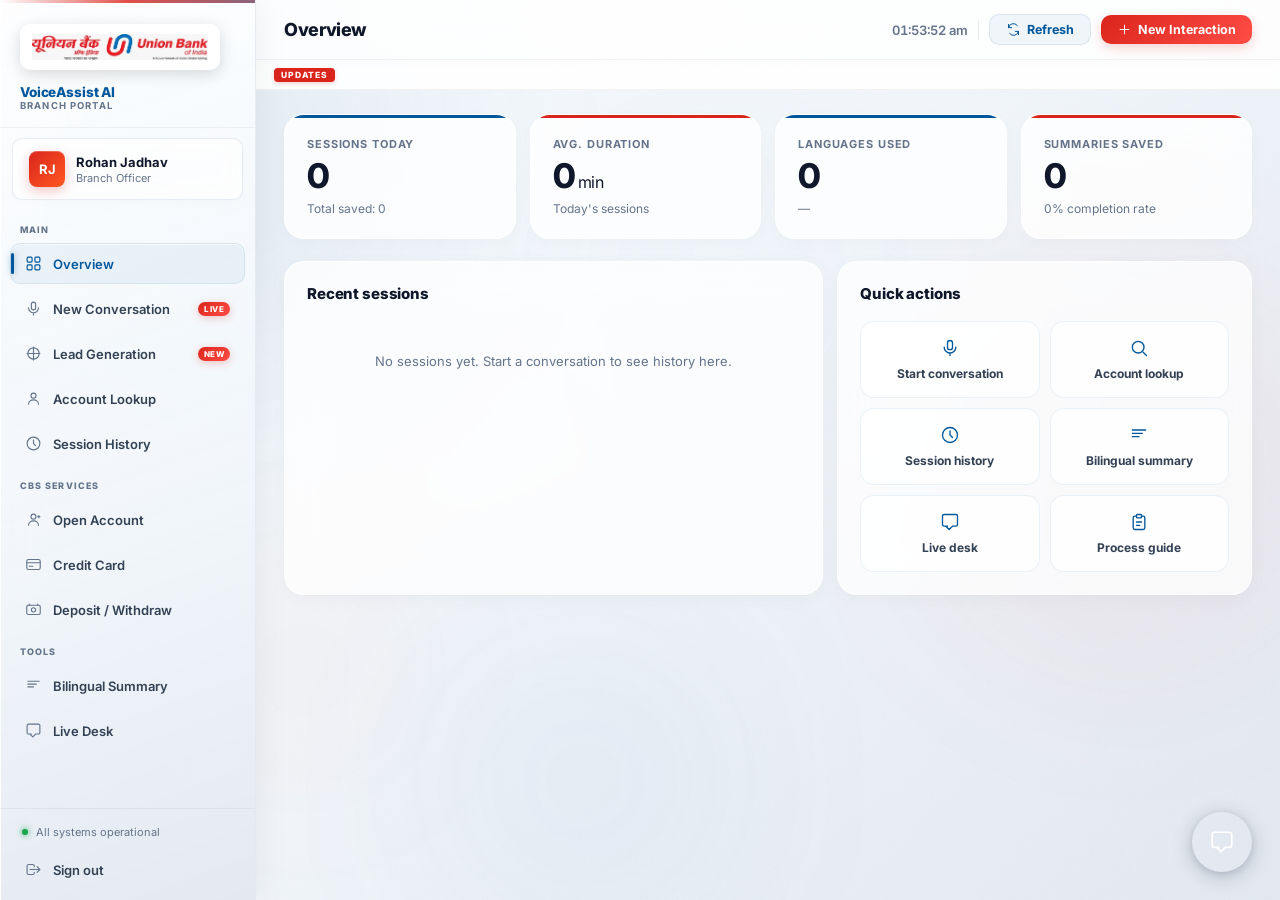
==== commit 063974c4: "Update Groq model to permisiion" ====
--- a/Frontend/pages/dashboard.html
+++ b/Frontend/pages/dashboard.html
@@ -955,5 +955,9 @@
 </div>
 
 <script src="../js/dashboard.js"></script>
-</body>
+
+<link rel="stylesheet" href="../css/chat-widget.css">
+
+
+<script src="../js/chat-widget.js"></script>
 </html>
--- a/Frontend/css/chat-widget.css
+++ b/Frontend/css/chat-widget.css
@@ -0,0 +1,1502 @@
+/* ============================================================================
+   chat-widget.css — Floating Conversation Widget for VoiceAssist AI Dashboard
+   Premium Banking UI · Glassmorphism · WhatsApp-style Chat
+   ============================================================================ */
+
+/* ── CSS Custom Properties (widget-scoped) ─────────────────────────────── */
+:root {
+  --cw-width: 460px;
+  --cw-height: 700px;
+  --cw-radius: 16px;
+  --cw-bubble-radius: 60px;
+  --cw-shadow: 0 8px 40px rgba(15, 30, 61, 0.18), 0 2px 12px rgba(15, 30, 61, 0.08);
+  --cw-shadow-bubble: 0 4px 20px rgba(15, 30, 61, 0.22), 0 2px 8px rgba(15, 30, 61, 0.10);
+  --cw-glass-bg: rgba(255, 255, 255, 0.88);
+  --cw-glass-blur: blur(16px);
+  --cw-ease: cubic-bezier(0.22, 1, 0.36, 1);
+  --cw-ease-in: cubic-bezier(0.55, 0, 1, 0.45);
+  --cw-duration: 280ms;
+  --cw-z: 9000;
+}
+
+/* ── Floating Bubble (Minimized State) ─────────────────────────────────── */
+.cw-bubble {
+  position: fixed;
+  bottom: 28px;
+  right: 28px;
+  z-index: var(--cw-z);
+  width: var(--cw-bubble-radius);
+  height: var(--cw-bubble-radius);
+  border-radius: 50%;
+  background: var(--navy);
+  border: none;
+  cursor: pointer;
+  display: flex;
+  align-items: center;
+  justify-content: center;
+  box-shadow: var(--cw-shadow-bubble);
+  transition: transform 200ms ease, box-shadow 200ms ease, opacity var(--cw-duration) var(--cw-ease);
+  outline: none;
+}
+
+.cw-bubble:hover {
+  transform: scale(1.08);
+  box-shadow: 0 6px 28px rgba(15, 30, 61, 0.28);
+}
+
+.cw-bubble:active {
+  transform: scale(0.95);
+}
+
+.cw-bubble svg {
+  width: 26px;
+  height: 26px;
+  color: var(--white);
+  transition: transform 200ms ease;
+}
+
+.cw-bubble:hover svg {
+  transform: scale(1.05);
+}
+
+.cw-bubble.hidden {
+  opacity: 0;
+  pointer-events: none;
+  transform: scale(0.5);
+}
+
+/* Bubble pulse ring */
+.cw-bubble::before {
+  content: '';
+  position: absolute;
+  inset: -4px;
+  border-radius: 50%;
+  border: 2px solid var(--gold);
+  opacity: 0;
+  animation: cwBubblePulse 3s ease-in-out infinite;
+}
+
+@keyframes cwBubblePulse {
+  0%, 100% { transform: scale(1); opacity: 0; }
+  50% { transform: scale(1.15); opacity: 0.4; }
+}
+
+/* Bubble badge (unread count) */
+.cw-bubble-badge {
+  position: absolute;
+  top: -2px;
+  right: -2px;
+  width: 20px;
+  height: 20px;
+  border-radius: 50%;
+  background: var(--error);
+  color: var(--white);
+  font-size: 11px;
+  font-weight: 700;
+  display: flex;
+  align-items: center;
+  justify-content: center;
+  border: 2px solid var(--bg);
+  transform: scale(0);
+  transition: transform 200ms var(--cw-ease);
+}
+
+.cw-bubble-badge.show {
+  transform: scale(1);
+}
+
+/* Bubble label */
+.cw-bubble-label {
+  position: absolute;
+  right: calc(100% + 12px);
+  top: 50%;
+  transform: translateY(-50%);
+  background: var(--white);
+  color: var(--navy);
+  font-size: 13px;
+  font-weight: 500;
+  padding: 7px 14px;
+  border-radius: 8px;
+  white-space: nowrap;
+  box-shadow: 0 2px 12px rgba(15, 30, 61, 0.12);
+  opacity: 0;
+  pointer-events: none;
+  transition: opacity 200ms ease;
+  font-family: 'Inter', sans-serif;
+}
+
+.cw-bubble:hover .cw-bubble-label {
+  opacity: 1;
+}
+
+.cw-bubble-label::after {
+  content: '';
+  position: absolute;
+  right: -6px;
+  top: 50%;
+  transform: translateY(-50%);
+  border: 6px solid transparent;
+  border-left-color: var(--white);
+}
+
+/* ── Widget Window (Normal + Maximized) ────────────────────────────────── */
+.cw-window {
+  position: fixed;
+  bottom: 28px;
+  right: 28px;
+  z-index: calc(var(--cw-z) + 1);
+  width: var(--cw-width);
+  height: var(--cw-height);
+  max-height: calc(100vh - 56px);
+  border-radius: var(--cw-radius);
+  background: var(--cw-glass-bg);
+  backdrop-filter: var(--cw-glass-blur);
+  -webkit-backdrop-filter: var(--cw-glass-blur);
+  box-shadow: var(--cw-shadow);
+  border: 1px solid rgba(226, 229, 234, 0.6);
+  display: flex;
+  flex-direction: column;
+  overflow: hidden;
+  transform-origin: bottom right;
+  transition: 
+    width var(--cw-duration) var(--cw-ease),
+    height var(--cw-duration) var(--cw-ease),
+    bottom var(--cw-duration) var(--cw-ease),
+    right var(--cw-duration) var(--cw-ease),
+    max-height var(--cw-duration) var(--cw-ease),
+    border-radius var(--cw-duration) var(--cw-ease),
+    opacity var(--cw-duration) var(--cw-ease),
+    transform var(--cw-duration) var(--cw-ease);
+}
+
+/* States */
+.cw-window.closed {
+  opacity: 0;
+  transform: scale(0.4) translateY(20px);
+  pointer-events: none;
+}
+
+.cw-window.open {
+  opacity: 1;
+  transform: scale(1) translateY(0);
+}
+
+.cw-window.maximized {
+  width: 90vw;
+  height: 90vh;
+  max-height: 90vh;
+  bottom: 5vh;
+  right: 5vw;
+  border-radius: 12px;
+}
+
+/* ── Widget Header ─────────────────────────────────────────────────────── */
+.cw-header {
+  height: 56px;
+  background: var(--navy);
+  display: flex;
+  align-items: center;
+  padding: 0 16px;
+  gap: 10px;
+  flex-shrink: 0;
+  border-radius: var(--cw-radius) var(--cw-radius) 0 0;
+  transition: border-radius var(--cw-duration) var(--cw-ease);
+  user-select: none;
+  position: relative;
+  z-index: 15;
+}
+
+.cw-window.maximized .cw-header {
+  border-radius: 12px 12px 0 0;
+}
+
+.cw-header-info {
+  flex: 1;
+  min-width: 0;
+}
+
+.cw-header-title {
+  font-size: 14px;
+  font-weight: 600;
+  color: var(--white);
+  font-family: 'Source Serif 4', serif;
+  line-height: 1.2;
+}
+
+.cw-header-meta {
+  display: flex;
+  align-items: center;
+  gap: 8px;
+  margin-top: 1px;
+}
+
+.cw-status-dot {
+  width: 7px;
+  height: 7px;
+  border-radius: 50%;
+  background: #4A9D6E;
+  flex-shrink: 0;
+  animation: cwStatusPulse 2s ease-in-out infinite;
+}
+
+@keyframes cwStatusPulse {
+  0%, 100% { opacity: 1; }
+  50% { opacity: 0.4; }
+}
+
+.cw-status-dot.recording {
+  background: var(--error);
+  animation: cwStatusPulse 0.6s ease-in-out infinite;
+}
+
+.cw-status-dot.processing {
+  background: var(--gold);
+  animation: cwStatusPulse 0.6s ease-in-out infinite;
+}
+
+.cw-status-text {
+  font-size: 11px;
+  color: rgba(255, 255, 255, 0.55);
+}
+
+.cw-header-lang {
+  font-size: 10.5px;
+  color: var(--gold-light);
+  background: rgba(212, 175, 106, 0.15);
+  padding: 1px 8px;
+  border-radius: 99px;
+  font-weight: 500;
+}
+
+.cw-header-timer {
+  font-size: 11px;
+  color: rgba(255, 255, 255, 0.4);
+  font-variant-numeric: tabular-nums;
+}
+
+.cw-header-timer span {
+  color: var(--gold-light);
+  font-weight: 600;
+}
+
+/* Header buttons */
+.cw-header-actions {
+  display: flex;
+  align-items: center;
+  gap: 2px;
+}
+
+.cw-hdr-btn {
+  width: 32px;
+  height: 32px;
+  border: none;
+  background: transparent;
+  color: rgba(255, 255, 255, 0.55);
+  cursor: pointer;
+  display: flex;
+  align-items: center;
+  justify-content: center;
+  border-radius: 6px;
+  transition: background 150ms ease, color 150ms ease;
+}
+
+.cw-hdr-btn:hover {
+  background: rgba(255, 255, 255, 0.1);
+  color: var(--white);
+}
+
+.cw-hdr-btn svg {
+  width: 15px;
+  height: 15px;
+}
+
+.cw-hdr-btn.btn-end-session {
+  background: rgba(179, 38, 30, 0.3);
+  color: rgba(255, 255, 255, 0.8);
+  margin-left: 4px;
+  width: auto;
+  padding: 0 10px;
+  font-size: 11px;
+  font-weight: 500;
+  gap: 4px;
+  font-family: inherit;
+}
+
+.cw-hdr-btn.btn-end-session:hover {
+  background: var(--error);
+  color: var(--white);
+}
+
+/* ── Widget Body (layout with optional process panel) ──────────────────── */
+.cw-body {
+  flex: 1;
+  display: flex;
+  min-height: 0;
+  position: relative;
+}
+
+/* ── Chat Area ─────────────────────────────────────────────────────────── */
+.cw-chat-area {
+  flex: 1;
+  display: flex;
+  flex-direction: column;
+  min-width: 0;
+}
+
+/* ── Chat Messages (scrollable) ────────────────────────────────────────── */
+.cw-messages {
+  flex: 1;
+  overflow-y: auto;
+  padding: 16px 16px 8px;
+  display: flex;
+  flex-direction: column;
+  gap: 4px;
+  scroll-behavior: smooth;
+  background: linear-gradient(180deg, rgba(247, 248, 250, 0.4) 0%, transparent 60px);
+}
+
+.cw-messages::-webkit-scrollbar {
+  width: 4px;
+}
+
+.cw-messages::-webkit-scrollbar-track {
+  background: transparent;
+}
+
+.cw-messages::-webkit-scrollbar-thumb {
+  background: rgba(139, 147, 161, 0.3);
+  border-radius: 99px;
+}
+
+/* ── Chat Bubbles ──────────────────────────────────────────────────────── */
+.cw-msg {
+  display: flex;
+  gap: 8px;
+  max-width: 85%;
+  animation: cwMsgIn 220ms ease-out;
+  margin-bottom: 2px;
+}
+
+@keyframes cwMsgIn {
+  from { opacity: 0; transform: translateY(8px) scale(0.97); }
+  to { opacity: 1; transform: translateY(0) scale(1); }
+}
+
+/* Customer (left) */
+.cw-msg.customer {
+  align-self: flex-start;
+}
+
+/* Staff (right) */
+.cw-msg.staff {
+  align-self: flex-end;
+  flex-direction: row-reverse;
+}
+
+/* Avatar */
+.cw-msg-avatar {
+  width: 30px;
+  height: 30px;
+  border-radius: 50%;
+  display: flex;
+  align-items: center;
+  justify-content: center;
+  font-size: 11px;
+  font-weight: 600;
+  flex-shrink: 0;
+  margin-top: 2px;
+}
+
+.cw-msg.customer .cw-msg-avatar {
+  background: rgba(184, 146, 61, 0.12);
+  color: var(--gold);
+}
+
+.cw-msg.staff .cw-msg-avatar {
+  background: var(--navy);
+  color: var(--gold-light);
+}
+
+/* Bubble content */
+.cw-msg-content {
+  display: flex;
+  flex-direction: column;
+  gap: 2px;
+}
+
+.cw-msg-bubble {
+  padding: 10px 14px;
+  font-size: 13.5px;
+  line-height: 1.55;
+  word-wrap: break-word;
+}
+
+.cw-msg.customer .cw-msg-bubble {
+  background: var(--white);
+  color: var(--navy);
+  border: 1px solid var(--border);
+  border-radius: 4px 14px 14px 14px;
+}
+
+.cw-msg.staff .cw-msg-bubble {
+  background: var(--navy);
+  color: var(--white);
+  border-radius: 14px 4px 14px 14px;
+}
+
+.cw-msg-translation {
+  padding: 0 4px;
+  font-size: 12px;
+  line-height: 1.5;
+  font-style: italic;
+}
+
+.cw-msg.customer .cw-msg-translation {
+  color: var(--slate);
+}
+
+.cw-msg.staff .cw-msg-translation {
+  color: var(--gold-light);
+}
+
+/* Message meta */
+.cw-msg-meta {
+  display: flex;
+  align-items: center;
+  gap: 6px;
+  padding: 0 4px;
+  font-size: 10.5px;
+  color: var(--slate-light);
+}
+
+.cw-msg.staff .cw-msg-meta {
+  justify-content: flex-end;
+}
+
+.cw-msg-engine {
+  background: rgba(226, 229, 234, 0.5);
+  padding: 1px 5px;
+  border-radius: 3px;
+  font-size: 9.5px;
+  color: var(--slate-light);
+}
+
+.cw-msg-tick {
+  color: #4A9D6E;
+  font-size: 12px;
+  opacity: 0;
+  animation: cwTickIn 300ms 200ms ease-out forwards;
+}
+
+@keyframes cwTickIn {
+  from { opacity: 0; transform: scale(0.5); }
+  to { opacity: 1; transform: scale(1); }
+}
+
+/* Auto-greeting style */
+.cw-msg-bubble.greeting {
+  border-left: 3px solid var(--gold);
+}
+
+.cw-msg-greeting-label {
+  font-size: 10.5px;
+  color: var(--gold);
+  font-weight: 500;
+  margin-bottom: 3px;
+  display: block;
+}
+
+/* ── Typing Indicator ──────────────────────────────────────────────────── */
+.cw-typing {
+  display: none;
+  align-self: flex-end;
+  align-items: center;
+  gap: 8px;
+  padding: 4px 0;
+  max-width: 85%;
+  flex-direction: row-reverse;
+  animation: cwMsgIn 200ms ease-out;
+}
+
+.cw-typing.show {
+  display: flex;
+}
+
+.cw-typing-dots {
+  display: flex;
+  align-items: center;
+  gap: 4px;
+  padding: 12px 16px;
+  background: var(--navy);
+  border-radius: 14px 4px 14px 14px;
+}
+
+.cw-typing-dots span {
+  width: 6px;
+  height: 6px;
+  border-radius: 50%;
+  background: rgba(255, 255, 255, 0.5);
+  animation: cwTypingBounce 1.4s ease-in-out infinite;
+}
+
+.cw-typing-dots span:nth-child(2) { animation-delay: 0.15s; }
+.cw-typing-dots span:nth-child(3) { animation-delay: 0.3s; }
+
+@keyframes cwTypingBounce {
+  0%, 60%, 100% { transform: translateY(0); opacity: 0.4; }
+  30% { transform: translateY(-6px); opacity: 1; }
+}
+
+/* ── Recording Waveform (inline in chat) ───────────────────────────────── */
+.cw-recording-indicator {
+  display: none;
+  align-self: flex-start;
+  align-items: center;
+  gap: 8px;
+  padding: 4px 0;
+  max-width: 85%;
+  animation: cwMsgIn 200ms ease-out;
+}
+
+.cw-recording-indicator.show {
+  display: flex;
+}
+
+.cw-recording-bubble {
+  display: flex;
+  align-items: center;
+  gap: 10px;
+  padding: 12px 16px;
+  background: var(--white);
+  border: 1px solid rgba(179, 38, 30, 0.2);
+  border-radius: 4px 14px 14px 14px;
+}
+
+.cw-recording-label {
+  font-size: 12.5px;
+  color: var(--error);
+  font-weight: 500;
+}
+
+.cw-rec-wave {
+  display: flex;
+  align-items: center;
+  gap: 2px;
+}
+
+.cw-rec-wave span {
+  width: 3px;
+  border-radius: 99px;
+  background: var(--error);
+  animation: cwWaveBar 1.2s ease-in-out infinite;
+}
+
+.cw-rec-wave span:nth-child(1) { height: 8px; animation-delay: 0s; }
+.cw-rec-wave span:nth-child(2) { height: 14px; animation-delay: .1s; }
+.cw-rec-wave span:nth-child(3) { height: 18px; animation-delay: .2s; }
+.cw-rec-wave span:nth-child(4) { height: 12px; animation-delay: .15s; }
+.cw-rec-wave span:nth-child(5) { height: 8px; animation-delay: .25s; }
+
+@keyframes cwWaveBar {
+  0%, 100% { transform: scaleY(0.4); opacity: 0.5; }
+  50% { transform: scaleY(1); opacity: 1; }
+}
+
+/* ── Processing Indicator ──────────────────────────────────────────────── */
+.cw-processing {
+  display: none;
+  align-self: flex-start;
+  padding: 4px 0;
+  animation: cwMsgIn 200ms ease-out;
+}
+
+.cw-processing.show {
+  display: flex;
+}
+
+.cw-processing-bubble {
+  display: flex;
+  align-items: center;
+  gap: 8px;
+  padding: 10px 14px;
+  background: rgba(184, 146, 61, 0.08);
+  border: 1px solid rgba(184, 146, 61, 0.15);
+  border-radius: 10px;
+  font-size: 12px;
+  color: var(--gold);
+  font-weight: 500;
+}
+
+.cw-processing-dot {
+  width: 6px;
+  height: 6px;
+  border-radius: 50%;
+  background: var(--gold);
+  animation: cwStatusPulse 0.6s ease-in-out infinite;
+}
+
+/* ── System Messages ───────────────────────────────────────────────────── */
+.cw-system-msg {
+  text-align: center;
+  padding: 8px 0;
+  animation: cwMsgIn 200ms ease-out;
+}
+
+.cw-system-msg span {
+  display: inline-block;
+  font-size: 11px;
+  color: var(--slate-light);
+  background: rgba(226, 229, 234, 0.4);
+  padding: 3px 12px;
+  border-radius: 99px;
+}
+
+/* ── Quick Replies ─────────────────────────────────────────────────────── */
+.cw-quick-replies {
+  padding: 8px 16px;
+  display: flex;
+  gap: 6px;
+  flex-wrap: wrap;
+  border-top: 1px solid rgba(226, 229, 234, 0.6);
+  background: rgba(255, 255, 255, 0.6);
+  max-height: 120px;
+  overflow-y: auto;
+}
+
+.cw-quick-replies:empty {
+  display: none;
+}
+
+.cw-qr-label {
+  width: 100%;
+  font-size: 10px;
+  text-transform: uppercase;
+  letter-spacing: 0.07em;
+  color: var(--slate-light);
+  font-weight: 600;
+  margin-bottom: 2px;
+}
+
+.cw-qr-btn {
+  padding: 5px 12px;
+  border-radius: 99px;
+  border: 1px solid rgba(184, 146, 61, 0.3);
+  background: rgba(184, 146, 61, 0.06);
+  color: var(--navy);
+  font-size: 12px;
+  font-weight: 500;
+  cursor: pointer;
+  font-family: inherit;
+  transition: all 150ms ease;
+  white-space: nowrap;
+}
+
+.cw-qr-btn:hover {
+  background: rgba(184, 146, 61, 0.18);
+  transform: scale(1.02);
+  border-color: var(--gold);
+}
+
+/* ── Input Bar ─────────────────────────────────────────────────────────── */
+.cw-input-bar {
+  display: flex;
+  align-items: flex-end;
+  gap: 8px;
+  padding: 12px 16px;
+  border-top: 1px solid rgba(226, 229, 234, 0.6);
+  background: rgba(255, 255, 255, 0.7);
+  backdrop-filter: blur(8px);
+  flex-shrink: 0;
+}
+
+.cw-mic-btn {
+  width: 40px;
+  height: 40px;
+  border-radius: 50%;
+  border: 1px solid var(--border);
+  background: var(--bg);
+  cursor: pointer;
+  display: flex;
+  align-items: center;
+  justify-content: center;
+  color: var(--slate);
+  transition: all 150ms ease;
+  flex-shrink: 0;
+}
+
+.cw-mic-btn:hover {
+  border-color: var(--navy);
+  color: var(--navy);
+  background: var(--white);
+}
+
+.cw-mic-btn.recording {
+  background: var(--error);
+  border-color: var(--error);
+  color: var(--white);
+  box-shadow: 0 0 0 4px rgba(179, 38, 30, 0.15);
+  animation: cwMicPulse 1.2s ease-in-out infinite;
+}
+
+@keyframes cwMicPulse {
+  0%, 100% { box-shadow: 0 0 0 4px rgba(179, 38, 30, 0.15); }
+  50% { box-shadow: 0 0 0 10px rgba(179, 38, 30, 0.05); }
+}
+
+.cw-mic-btn svg {
+  width: 18px;
+  height: 18px;
+}
+
+.cw-text-input {
+  flex: 1;
+  border: 1px solid var(--border);
+  border-radius: 20px;
+  padding: 9px 16px;
+  font-size: 13.5px;
+  font-family: inherit;
+  color: var(--navy);
+  resize: none;
+  outline: none;
+  line-height: 1.45;
+  min-height: 40px;
+  max-height: 100px;
+  background: var(--white);
+  transition: border-color 150ms ease, box-shadow 150ms ease;
+}
+
+.cw-text-input:focus {
+  border-color: var(--gold);
+  box-shadow: 0 0 0 3px rgba(184, 146, 61, 0.1);
+}
+
+.cw-text-input::placeholder {
+  color: var(--slate-light);
+  font-size: 13px;
+}
+
+.cw-send-btn {
+  width: 40px;
+  height: 40px;
+  border-radius: 50%;
+  border: none;
+  background: var(--navy);
+  color: var(--white);
+  cursor: pointer;
+  display: flex;
+  align-items: center;
+  justify-content: center;
+  transition: background 150ms ease, transform 150ms ease;
+  flex-shrink: 0;
+}
+
+.cw-send-btn:hover {
+  background: var(--navy-light);
+  transform: scale(1.05);
+}
+
+.cw-send-btn:disabled {
+  opacity: 0.4;
+  cursor: not-allowed;
+  transform: none;
+}
+
+.cw-send-btn svg {
+  width: 18px;
+  height: 18px;
+}
+
+.cw-send-btn .cw-send-spinner {
+  display: none;
+  width: 16px;
+  height: 16px;
+  border: 2px solid rgba(255, 255, 255, 0.3);
+  border-top-color: white;
+  border-radius: 50%;
+  animation: spin 600ms linear infinite;
+}
+
+.cw-send-btn.loading svg { display: none; }
+.cw-send-btn.loading .cw-send-spinner { display: block; }
+
+/* ── Process Panel (collapsible sidebar inside widget) ─────────────────── */
+.cw-process-panel {
+  width: 0;
+  overflow: hidden;
+  border-left: 0 solid var(--border);
+  background: rgba(247, 248, 250, 0.95);
+  backdrop-filter: blur(8px);
+  display: flex;
+  flex-direction: column;
+  transition: width var(--cw-duration) var(--cw-ease), border-left-width var(--cw-duration) var(--cw-ease);
+  flex-shrink: 0;
+}
+
+.cw-process-panel.open {
+  width: 240px;
+  border-left-width: 1px;
+}
+
+.cw-window.maximized .cw-process-panel.open {
+  width: 300px;
+}
+
+.cw-panel-header {
+  padding: 14px 14px 10px;
+  border-bottom: 1px solid var(--border);
+  display: flex;
+  align-items: center;
+  justify-content: space-between;
+  flex-shrink: 0;
+}
+
+.cw-panel-title {
+  font-size: 12px;
+  font-weight: 600;
+  text-transform: uppercase;
+  letter-spacing: 0.06em;
+  color: var(--navy);
+}
+
+.cw-panel-close {
+  width: 24px;
+  height: 24px;
+  border: none;
+  background: transparent;
+  cursor: pointer;
+  color: var(--slate-light);
+  display: flex;
+  align-items: center;
+  justify-content: center;
+  border-radius: 4px;
+  transition: background 150ms ease;
+}
+
+.cw-panel-close:hover {
+  background: var(--border);
+}
+
+.cw-panel-close svg {
+  width: 14px;
+  height: 14px;
+}
+
+.cw-panel-body {
+  flex: 1;
+  overflow-y: auto;
+  padding: 12px 14px;
+  display: flex;
+  flex-direction: column;
+  gap: 14px;
+}
+
+/* Step indicator in process panel */
+.cw-step-indicator {
+  display: flex;
+  align-items: center;
+  gap: 6px;
+  padding: 8px 10px;
+  background: rgba(184, 146, 61, 0.08);
+  border-radius: 8px;
+  font-size: 12px;
+  font-weight: 600;
+  color: var(--navy);
+}
+
+.cw-step-indicator .step-badge {
+  background: var(--gold);
+  color: var(--navy);
+  width: 22px;
+  height: 22px;
+  border-radius: 50%;
+  display: flex;
+  align-items: center;
+  justify-content: center;
+  font-size: 11px;
+  font-weight: 700;
+  flex-shrink: 0;
+}
+
+/* Process steps list */
+.cw-steps-list {
+  display: flex;
+  flex-direction: column;
+  gap: 4px;
+}
+
+.cw-step-item {
+  display: flex;
+  align-items: center;
+  gap: 8px;
+  padding: 6px 8px;
+  border-radius: 6px;
+  font-size: 12px;
+  color: var(--slate-light);
+  transition: all 150ms ease;
+}
+
+.cw-step-item.active {
+  color: var(--navy);
+  background: rgba(184, 146, 61, 0.08);
+  font-weight: 500;
+}
+
+.cw-step-item.done {
+  color: var(--success);
+}
+
+.cw-step-num {
+  width: 18px;
+  height: 18px;
+  border-radius: 50%;
+  background: var(--border);
+  font-size: 10px;
+  font-weight: 700;
+  display: flex;
+  align-items: center;
+  justify-content: center;
+  flex-shrink: 0;
+  color: var(--slate);
+}
+
+.cw-step-item.active .cw-step-num {
+  background: var(--gold);
+  color: var(--navy);
+}
+
+.cw-step-item.done .cw-step-num {
+  background: var(--success);
+  color: var(--white);
+}
+
+/* Checklist items */
+.cw-checklist-section {
+  border-top: 1px solid var(--border);
+  padding-top: 12px;
+}
+
+.cw-checklist-title {
+  font-size: 11px;
+  font-weight: 600;
+  text-transform: uppercase;
+  letter-spacing: 0.05em;
+  color: var(--slate-light);
+  margin-bottom: 8px;
+}
+
+.cw-checklist-item {
+  display: flex;
+  align-items: flex-start;
+  gap: 8px;
+  padding: 4px 0;
+  font-size: 12px;
+  color: var(--slate);
+  line-height: 1.4;
+  cursor: pointer;
+  transition: color 150ms ease;
+}
+
+.cw-checklist-item:hover { color: var(--navy); }
+
+.cw-checklist-item input[type="checkbox"] {
+  margin-top: 2px;
+  accent-color: var(--success);
+  flex-shrink: 0;
+}
+
+.cw-checklist-item.checked {
+  color: var(--success);
+  text-decoration: line-through;
+  opacity: 0.7;
+}
+
+/* Guide hint in panel */
+.cw-guide-hint {
+  background: rgba(74, 157, 110, 0.08);
+  border-left: 3px solid var(--success);
+  border-radius: 0 6px 6px 0;
+  padding: 8px 10px;
+  font-size: 11.5px;
+  color: var(--navy);
+  line-height: 1.5;
+}
+
+/* KYC section in panel */
+.cw-kyc-section {
+  border-top: 1px solid var(--border);
+  padding-top: 12px;
+}
+
+.cw-kyc-item {
+  display: flex;
+  align-items: center;
+  gap: 6px;
+  padding: 4px 0;
+  font-size: 12px;
+  color: var(--slate);
+}
+
+/* Manual step controls in panel */
+.cw-step-controls {
+  display: flex;
+  gap: 6px;
+  padding-top: 8px;
+  border-top: 1px solid var(--border);
+}
+
+.cw-step-btn {
+  flex: 1;
+  padding: 7px 10px;
+  border-radius: 6px;
+  font-size: 12px;
+  font-weight: 500;
+  cursor: pointer;
+  font-family: inherit;
+  transition: all 150ms ease;
+}
+
+.cw-step-btn.back {
+  background: var(--white);
+  border: 1px solid var(--border);
+  color: var(--slate);
+}
+
+.cw-step-btn.back:hover { border-color: var(--navy); color: var(--navy); }
+
+.cw-step-btn.next {
+  background: var(--navy);
+  border: 1px solid var(--gold);
+  color: var(--white);
+}
+
+.cw-step-btn.next:hover { background: var(--navy-light); }
+
+/* ── Summary Modal (inside widget) ─────────────────────────────────────── */
+.cw-modal-overlay {
+  position: absolute;
+  inset: 0;
+  background: rgba(15, 30, 61, 0.55);
+  z-index: 10;
+  display: flex;
+  align-items: center;
+  justify-content: center;
+  padding: 16px;
+  opacity: 0;
+  pointer-events: none;
+  transition: opacity 250ms ease;
+  border-radius: inherit;
+}
+
+.cw-modal-overlay.show {
+  opacity: 1;
+  pointer-events: all;
+}
+
+.cw-modal {
+  background: var(--white);
+  border-radius: 12px;
+  width: 100%;
+  max-height: 90%;
+  overflow-y: auto;
+  padding: 24px;
+  transform: translateY(16px);
+  transition: transform 250ms var(--cw-ease);
+}
+
+.cw-modal-overlay.show .cw-modal {
+  transform: translateY(0);
+}
+
+.cw-modal-title {
+  font-size: 16px;
+  font-weight: 600;
+  color: var(--navy);
+  margin-bottom: 3px;
+}
+
+.cw-modal-subtitle {
+  font-size: 12px;
+  color: var(--slate);
+  margin-bottom: 16px;
+}
+
+.cw-modal-summaries {
+  display: flex;
+  flex-direction: column;
+  gap: 12px;
+  margin-bottom: 16px;
+}
+
+.cw-window.maximized .cw-modal-summaries {
+  flex-direction: row;
+}
+
+.cw-summary-card {
+  flex: 1;
+  background: var(--bg);
+  border: 1px solid var(--border);
+  border-radius: 8px;
+  padding: 14px;
+}
+
+.cw-summary-label {
+  font-size: 10.5px;
+  text-transform: uppercase;
+  letter-spacing: 0.06em;
+  color: var(--slate-light);
+  font-weight: 600;
+  margin-bottom: 8px;
+}
+
+.cw-summary-text {
+  font-size: 13px;
+  line-height: 1.7;
+  color: var(--slate);
+  white-space: pre-line;
+}
+
+.cw-modal-actions {
+  display: flex;
+  gap: 8px;
+}
+
+.cw-modal-btn {
+  flex: 1;
+  height: 40px;
+  border-radius: 7px;
+  font-size: 13px;
+  font-weight: 500;
+  cursor: pointer;
+  font-family: inherit;
+  transition: all 150ms ease;
+  border: none;
+}
+
+.cw-modal-btn.primary {
+  background: var(--navy);
+  color: var(--white);
+}
+
+.cw-modal-btn.primary:hover { background: var(--navy-light); }
+
+.cw-modal-btn.ghost {
+  background: transparent;
+  color: var(--slate);
+  border: 1px solid var(--border);
+}
+
+.cw-modal-btn.ghost:hover { background: var(--bg); }
+
+/* ── Info / Suggestion Badges ──────────────────────────────────────────── */
+.cw-info-badge {
+  margin: 4px 16px;
+  padding: 6px 12px;
+  border-radius: 8px;
+  background: rgba(251, 191, 36, 0.1);
+  border-left: 3px solid #fbbf24;
+  font-size: 12px;
+  color: var(--navy);
+  animation: cwMsgIn 200ms ease-out;
+}
+
+.cw-suggestion-badge {
+  margin: 4px 16px;
+  padding: 6px 12px;
+  border-radius: 8px;
+  background: rgba(56, 189, 248, 0.08);
+  border-left: 3px solid #38bdf8;
+  font-size: 12px;
+  color: var(--navy);
+  animation: cwMsgIn 200ms ease-out;
+}
+
+/* ── Toast (widget-level) ──────────────────────────────────────────────── */
+.cw-toast {
+  position: absolute;
+  top: 64px;
+  left: 50%;
+  transform: translateX(-50%) translateY(-20px);
+  background: var(--navy);
+  color: var(--white);
+  padding: 8px 16px;
+  border-radius: 8px;
+  font-size: 12.5px;
+  font-weight: 500;
+  display: flex;
+  align-items: center;
+  gap: 6px;
+  z-index: 20;
+  opacity: 0;
+  pointer-events: none;
+  transition: opacity 200ms ease, transform 200ms ease;
+  white-space: nowrap;
+}
+
+.cw-toast.show {
+  opacity: 1;
+  transform: translateX(-50%) translateY(0);
+}
+
+.cw-toast.error {
+  background: var(--error);
+}
+
+/* ── Empty State ───────────────────────────────────────────────────────── */
+.cw-empty {
+  display: flex;
+  flex-direction: column;
+  align-items: center;
+  justify-content: center;
+  flex: 1;
+  gap: 8px;
+  color: var(--slate-light);
+  text-align: center;
+  padding: 40px 20px;
+}
+
+.cw-empty svg {
+  width: 42px;
+  height: 42px;
+  opacity: 0.35;
+  margin-bottom: 4px;
+}
+
+.cw-empty p {
+  font-size: 13px;
+  max-width: 240px;
+  line-height: 1.6;
+}
+
+/* ── KYC Popup (positioned within widget) ──────────────────────────────── */
+.cw-kyc-popup {
+  position: absolute;
+  bottom: 80px;
+  right: 16px;
+  z-index: 15;
+  background: var(--white);
+  border: 1px solid var(--gold);
+  border-radius: 10px;
+  padding: 14px 16px;
+  width: 260px;
+  box-shadow: 0 8px 24px rgba(15, 30, 61, 0.15);
+  animation: cwMsgIn 250ms ease-out;
+}
+
+/* ── Responsive ────────────────────────────────────────────────────────── */
+@media (max-width: 768px) {
+  .cw-window.open {
+    bottom: 0;
+    right: 0;
+    width: 100vw;
+    height: 100vh;
+    max-height: 100vh;
+    border-radius: 0;
+  }
+
+  .cw-header {
+    border-radius: 0;
+  }
+
+  .cw-window.maximized {
+    width: 100vw;
+    height: 100vh;
+    max-height: 100vh;
+    bottom: 0;
+    right: 0;
+    border-radius: 0;
+  }
+
+  .cw-process-panel.open {
+    position: absolute;
+    right: 0;
+    top: 0;
+    bottom: 0;
+    width: 85%;
+    max-width: 300px;
+    z-index: 5;
+    box-shadow: -4px 0 20px rgba(15, 30, 61, 0.12);
+  }
+}
+
+@media (min-width: 769px) and (max-width: 1024px) {
+  :root {
+    --cw-width: 400px;
+    --cw-height: 620px;
+  }
+}
+
+/* ── Inline Process Strip (Always Visible at Top of Chat) ───────────────── */
+.cw-inline-process-strip {
+  display: flex;
+  background: var(--white);
+  border-bottom: 1px solid var(--border);
+  padding: 8px 12px;
+  gap: 6px;
+  overflow-x: auto;
+  flex-shrink: 0;
+  user-select: none;
+}
+
+.cw-inline-process-strip::-webkit-scrollbar {
+  height: 3px;
+}
+
+.cw-inline-process-strip::-webkit-scrollbar-thumb {
+  background: rgba(139, 147, 161, 0.2);
+  border-radius: 4px;
+}
+
+.cw-inline-step {
+  display: flex;
+  align-items: center;
+  gap: 5px;
+  font-size: 11.5px;
+  font-weight: 500;
+  color: var(--slate-light);
+  white-space: nowrap;
+  padding: 4px 8px;
+  border-radius: 6px;
+  transition: all 150ms ease;
+}
+
+.cw-inline-step.active {
+  color: var(--navy);
+  background: rgba(184, 146, 61, 0.1);
+  font-weight: 600;
+}
+
+.cw-inline-step.done {
+  color: var(--success);
+}
+
+.cw-inline-step-num {
+  width: 16px;
+  height: 16px;
+  border-radius: 50%;
+  background: var(--border);
+  font-size: 9.5px;
+  font-weight: 700;
+  display: flex;
+  align-items: center;
+  justify-content: center;
+  color: var(--slate);
+  flex-shrink: 0;
+}
+
+.cw-inline-step.active .cw-inline-step-num {
+  background: var(--gold);
+  color: var(--navy);
+}
+
+.cw-inline-step.done .cw-inline-step-num {
+  background: var(--success);
+  color: var(--white);
+}
+
+/* ── Inline Guide Tip Bar ────────────────────────────────────────────── */
+.cw-inline-guide-tip {
+  background: rgba(74, 157, 110, 0.07);
+  border-bottom: 1px solid rgba(74, 157, 110, 0.15);
+  padding: 8px 16px;
+  font-size: 12px;
+  color: var(--navy);
+  font-weight: 500;
+  line-height: 1.4;
+  display: flex;
+  align-items: center;
+  gap: 8px;
+  flex-shrink: 0;
+}
+
+.cw-inline-guide-tip svg {
+  width: 14px;
+  height: 14px;
+  color: var(--success);
+  flex-shrink: 0;
+}
+
+/* ── Inline Checklist (Right Above Quick Replies) ───────────────────────── */
+.cw-inline-checklist {
+  padding: 8px 16px;
+  border-top: 1px solid rgba(226, 229, 234, 0.6);
+  background: rgba(247, 248, 250, 0.7);
+  display: flex;
+  flex-direction: column;
+  gap: 6px;
+}
+
+.cw-inline-checklist:empty {
+  display: none;
+}
+
+.cw-checklist-header {
+  font-size: 10px;
+  text-transform: uppercase;
+  letter-spacing: 0.07em;
+  color: var(--slate-light);
+  font-weight: 700;
+}
+
+.cw-checklist-grid {
+  display: grid;
+  grid-template-columns: repeat(2, 1fr);
+  gap: 6px 12px;
+}
+
+@media (max-width: 500px) {
+  .cw-checklist-grid {
+    grid-template-columns: 1fr;
+  }
+}
+
+.cw-inline-chk-item {
+  display: flex;
+  align-items: flex-start;
+  gap: 6px;
+  font-size: 12px;
+  color: var(--slate);
+  cursor: pointer;
+  user-select: none;
+  line-height: 1.3;
+}
+
+.cw-inline-chk-item:hover {
+  color: var(--navy);
+}
+
+.cw-inline-chk-item input {
+  margin-top: 2px;
+  accent-color: var(--success);
+  flex-shrink: 0;
+}
+
+.cw-inline-chk-item.checked {
+  color: var(--success);
+  text-decoration: line-through;
+  opacity: 0.7;
+}
+
+/* ── Translation Text (Styled Clearly) ────────────────────────────────── */
+.cw-msg-translation {
+  font-size: 12.5px;
+  font-style: italic;
+  color: var(--blue);
+  background: rgba(0, 87, 156, 0.04);
+  border-left: 3px solid var(--blue);
+  padding: 6px 10px;
+  border-radius: 4px;
+  margin-top: 6px;
+  line-height: 1.4;
+  word-break: break-word;
+  font-weight: 500;
+  display: block;
+}
+
+.cw-msg.staff .cw-msg-translation {
+  color: var(--gold);
+  background: rgba(184, 146, 61, 0.05);
+  border-left-color: var(--gold);
+}
+
+/* ── Audio player hidden ───────────────────────────────────────────────── */
+#cwAudioPlayer { display: none; }
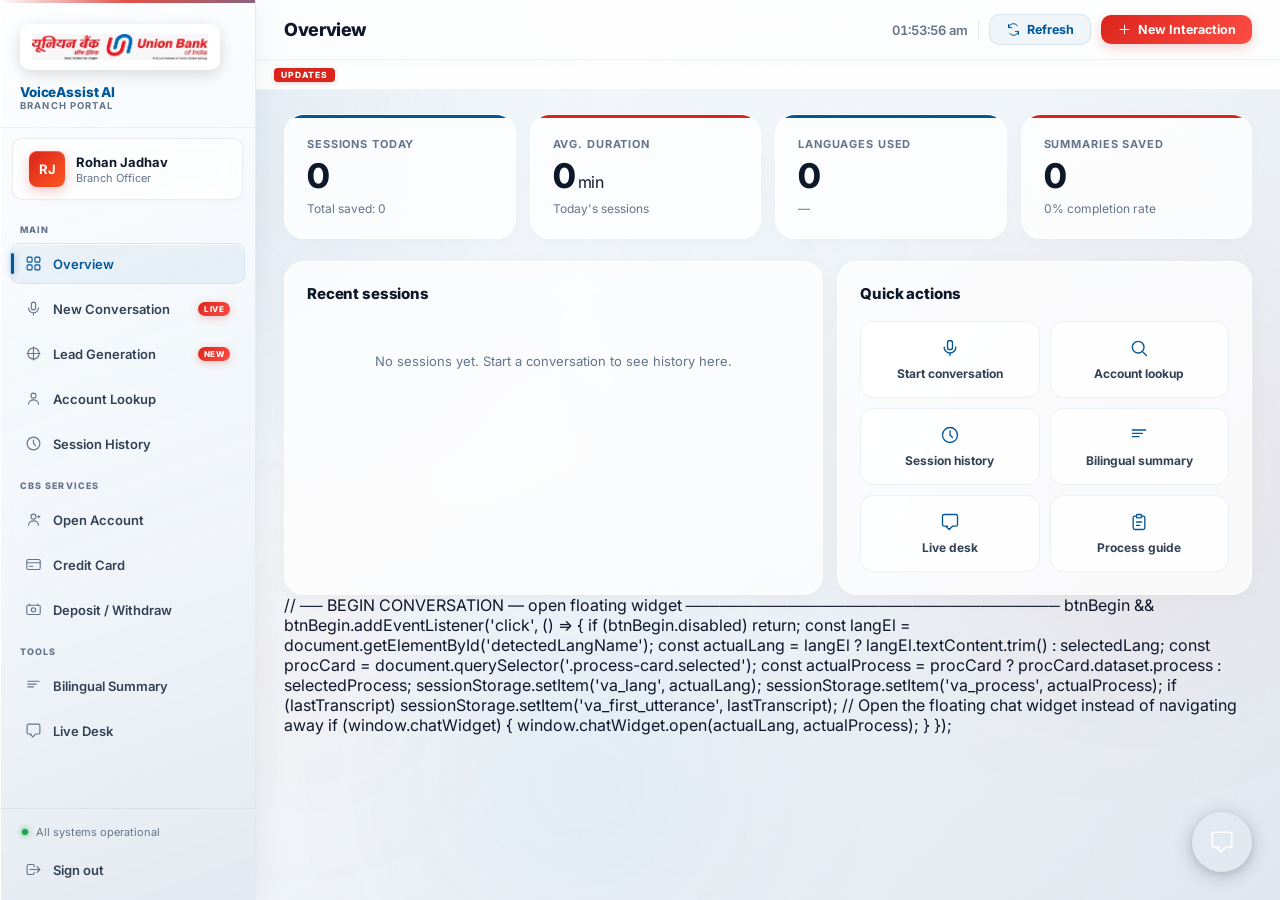
==== commit 25d7d845: "Update Groq model to permisiion" ====
--- a/Frontend/pages/dashboard.html
+++ b/Frontend/pages/dashboard.html
@@ -827,7 +827,26 @@
         </div><!-- /account-result -->
       </div>
 
-      
+      // ── BEGIN CONVERSATION — open floating widget ─────────────────────────────────
+btnBegin && btnBegin.addEventListener('click', () => {
+  if (btnBegin.disabled) return;
+
+  const langEl = document.getElementById('detectedLangName');
+  const actualLang = langEl ? langEl.textContent.trim() : selectedLang;
+
+  const procCard = document.querySelector('.process-card.selected');
+  const actualProcess = procCard ? procCard.dataset.process : selectedProcess;
+
+  sessionStorage.setItem('va_lang', actualLang);
+  sessionStorage.setItem('va_process', actualProcess);
+  if (lastTranscript) sessionStorage.setItem('va_first_utterance', lastTranscript);
+
+  // Open the floating chat widget instead of navigating away
+  if (window.chatWidget) {
+    window.chatWidget.open(actualLang, actualProcess);
+  }
+});
+
       <!-- ===== SESSION HISTORY ===== -->
       <div class="section" id="section-history">
         <div class="history-filters">
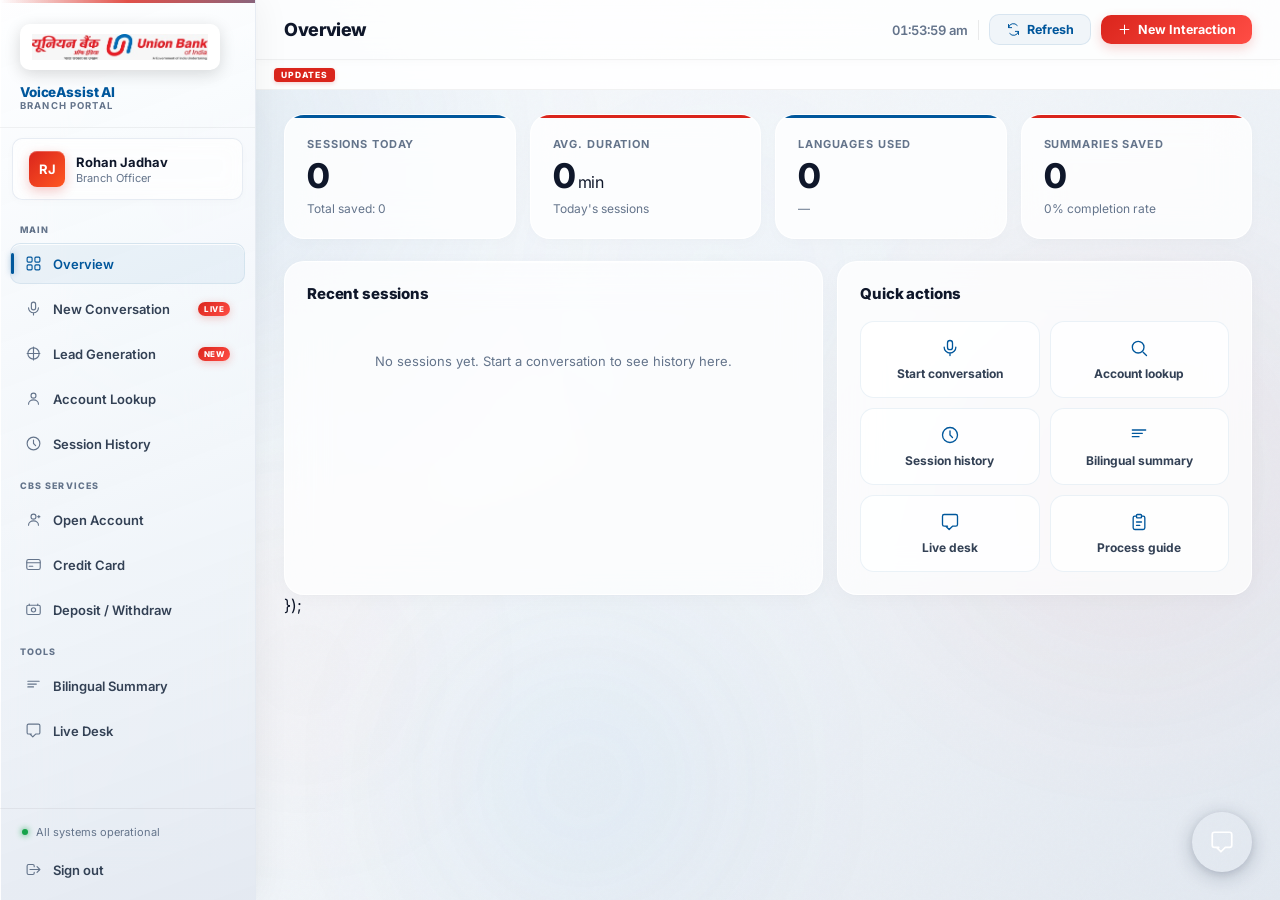
==== commit 67512f67: "Update Groq model to permisiion" ====
--- a/Frontend/pages/dashboard.html
+++ b/Frontend/pages/dashboard.html
@@ -392,9 +392,7 @@
             </div>
           </div>
 
-          <button class="btn-begin" id="btnBegin" disabled onclick="window.location.href='conversation-desk.html'">
-            Begin conversation
-          </button>
+        
         </div>
       </div>
 
@@ -827,24 +825,6 @@
         </div><!-- /account-result -->
       </div>
 
-      // ── BEGIN CONVERSATION — open floating widget ─────────────────────────────────
-btnBegin && btnBegin.addEventListener('click', () => {
-  if (btnBegin.disabled) return;
-
-  const langEl = document.getElementById('detectedLangName');
-  const actualLang = langEl ? langEl.textContent.trim() : selectedLang;
-
-  const procCard = document.querySelector('.process-card.selected');
-  const actualProcess = procCard ? procCard.dataset.process : selectedProcess;
-
-  sessionStorage.setItem('va_lang', actualLang);
-  sessionStorage.setItem('va_process', actualProcess);
-  if (lastTranscript) sessionStorage.setItem('va_first_utterance', lastTranscript);
-
-  // Open the floating chat widget instead of navigating away
-  if (window.chatWidget) {
-    window.chatWidget.open(actualLang, actualProcess);
-  }
 });
 
       <!-- ===== SESSION HISTORY ===== -->
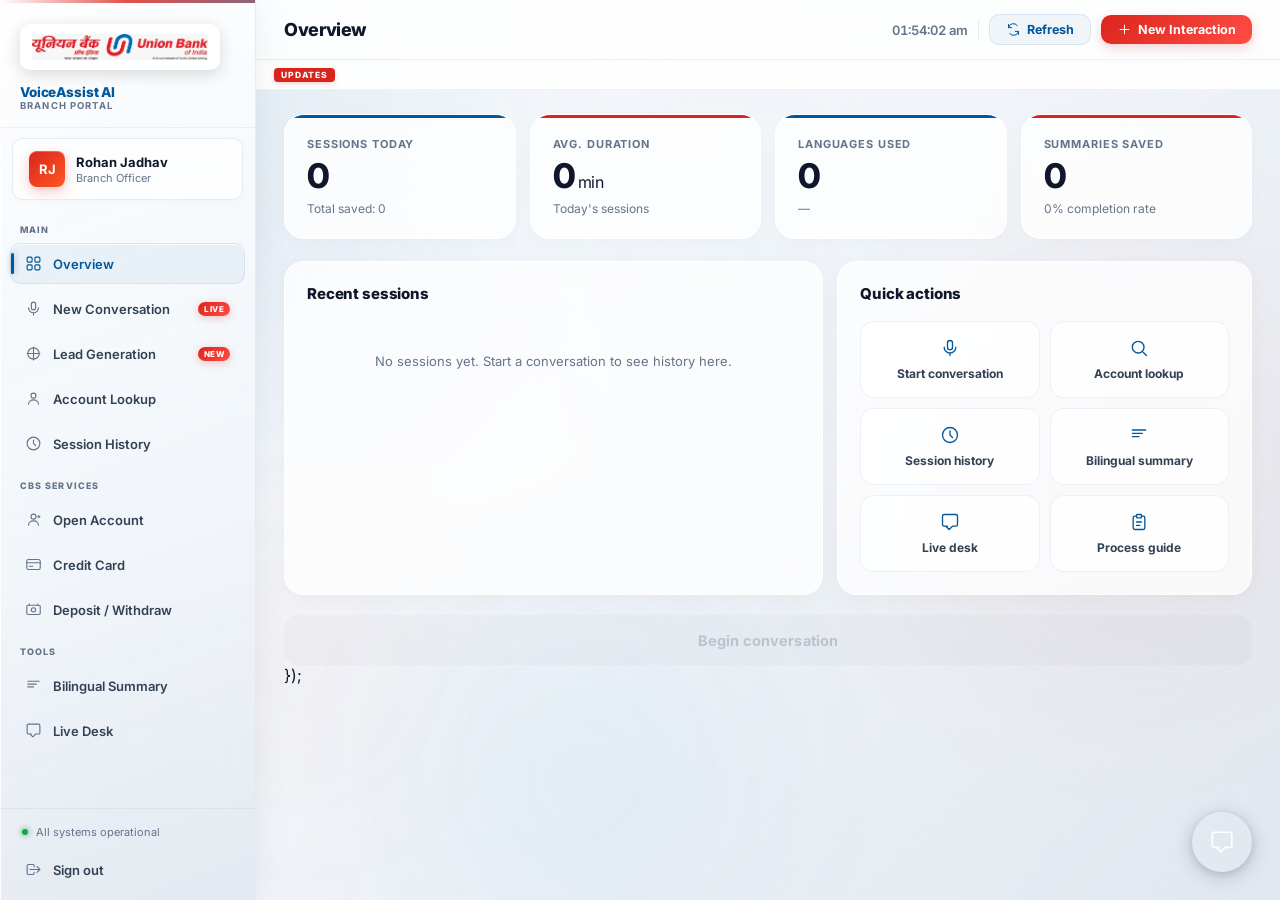
==== commit 9cb5cc9b: "Update Groq model to permisiion" ====
--- a/Frontend/pages/dashboard.html
+++ b/Frontend/pages/dashboard.html
@@ -395,6 +395,10 @@
         
         </div>
       </div>
+
+      <button class="btn-begin" id="btnBegin" disabled>
+            Begin conversation
+          </button>
 
      <!-- ===== LEAD GENERATION ===== -->
       <div class="section" id="section-lead-generation">
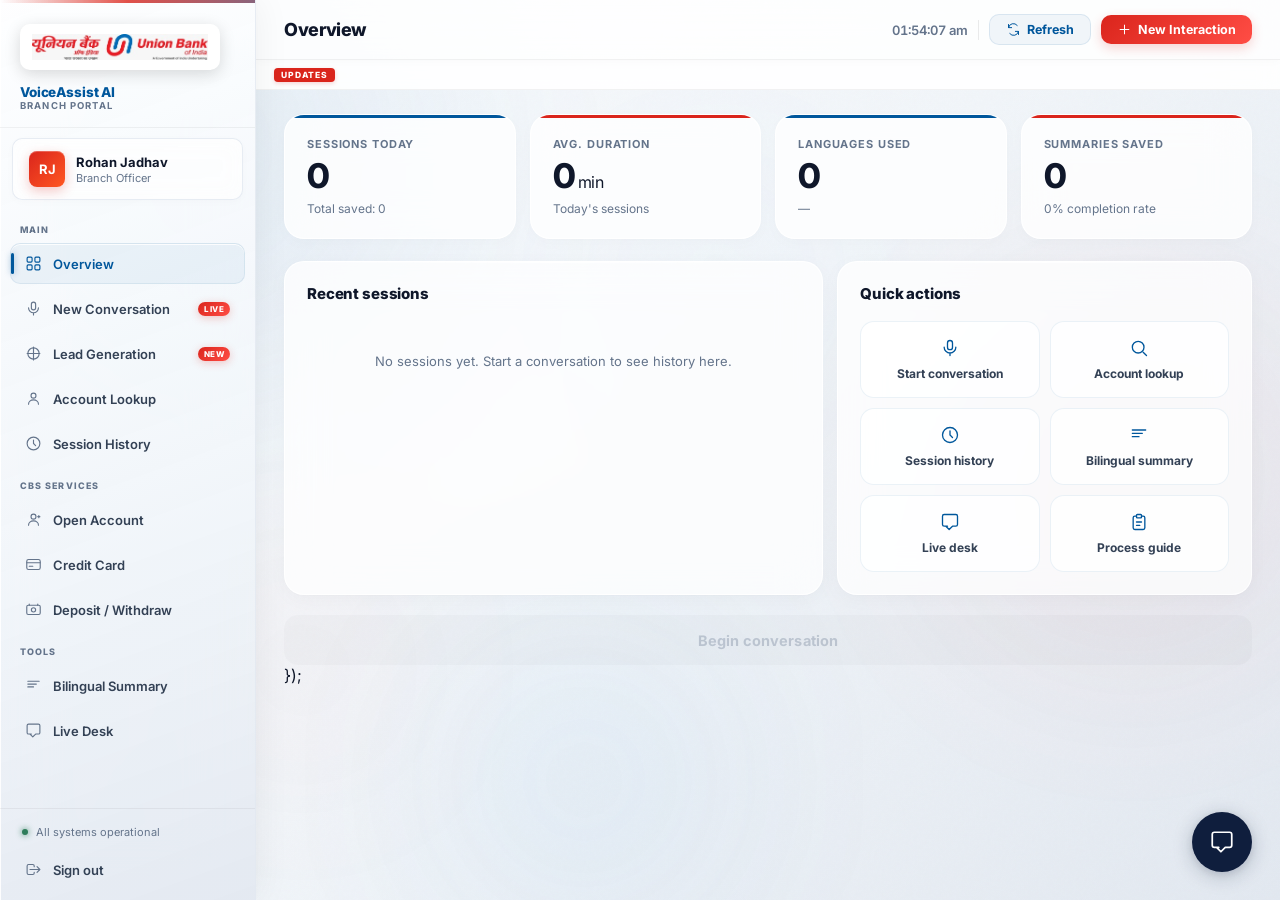
==== commit 7826f084: "Update Groq model to permisiion" ====
--- a/Frontend/pages/dashboard.html
+++ b/Frontend/pages/dashboard.html
@@ -124,7 +124,7 @@
       <span>Bilingual Summary</span>
     </a>
 
-    <a class="nav-item" href="conversation-desk.html">
+    <a class="nav-item" data-section="live-desk" href="#" id="nav-live-desk">
       <svg viewBox="0 0 24 24" fill="none" stroke="currentColor" stroke-width="1.6">
         <path d="M9 17H5a2 2 0 01-2-2V5a2 2 0 012-2h14a2 2 0 012 2v10a2 2 0 01-2 2h-4l-4 4-4-4z" stroke-linecap="round" stroke-linejoin="round"/>
       </svg>
@@ -285,7 +285,7 @@
                 </svg>
                 Bilingual summary
               </button>
-              <button class="quick-action-btn" onclick="window.location.href='conversation-desk.html'">
+              <button class="quick-action-btn" onclick="navigate('live-desk')">
                 <svg viewBox="0 0 24 24" fill="none" stroke="currentColor" stroke-width="1.6">
                   <path d="M9 17H5a2 2 0 01-2-2V5a2 2 0 012-2h14a2 2 0 012 2v10a2 2 0 01-2 2h-4l-4 4-4-4z" stroke-linecap="round" stroke-linejoin="round"/>
                 </svg>
--- a/Frontend/css/chat-widget.css
+++ b/Frontend/css/chat-widget.css
@@ -5,6 +5,21 @@
 
 /* ── CSS Custom Properties (widget-scoped) ─────────────────────────────── */
 :root {
+  /* Theme color variables derived from base.css */
+  --navy: #0F1E3D;
+  --navy-light: #1B2D54;
+  --gold: #B8923D;
+  --gold-light: #D4AF6A;
+  --bg: #F7F8FA;
+  --white: #FFFFFF;
+  --slate: #5B6573;
+  --slate-light: #8B93A1;
+  --border: #E2E5EA;
+  --error: #B3261E;
+  --success: #2E7D5B;
+  --blue: #00579C;
+
+  /* Widget structural variables */
   --cw-width: 460px;
   --cw-height: 700px;
   --cw-radius: 16px;
@@ -142,12 +157,12 @@
 /* ── Widget Window (Normal + Maximized) ────────────────────────────────── */
 .cw-window {
   position: fixed;
-  bottom: 28px;
+  bottom: 96px;
   right: 28px;
   z-index: calc(var(--cw-z) + 1);
   width: var(--cw-width);
   height: var(--cw-height);
-  max-height: calc(100vh - 56px);
+  max-height: calc(100vh - 120px);
   border-radius: var(--cw-radius);
   background: var(--cw-glass-bg);
   backdrop-filter: var(--cw-glass-blur);
@@ -182,12 +197,24 @@
 }
 
 .cw-window.maximized {
-  width: 90vw;
-  height: 90vh;
-  max-height: 90vh;
-  bottom: 5vh;
-  right: 5vw;
-  border-radius: 12px;
+  width: 95vw !important;
+  height: 88vh !important;
+  max-height: 88vh !important;
+  bottom: 6vh !important;
+  right: 2.5vw !important;
+  border-radius: 12px !important;
+}
+
+.cw-window.minimized {
+  opacity: 1 !important;
+  transform: scale(1) translateY(0) !important;
+  pointer-events: all !important;
+  height: 56px !important;
+  max-height: 56px !important;
+  overflow: hidden !important;
+  border-radius: 12px 12px 0 0 !important;
+  bottom: 96px !important;
+  right: 28px !important;
 }
 
 /* ── Widget Header ─────────────────────────────────────────────────────── */
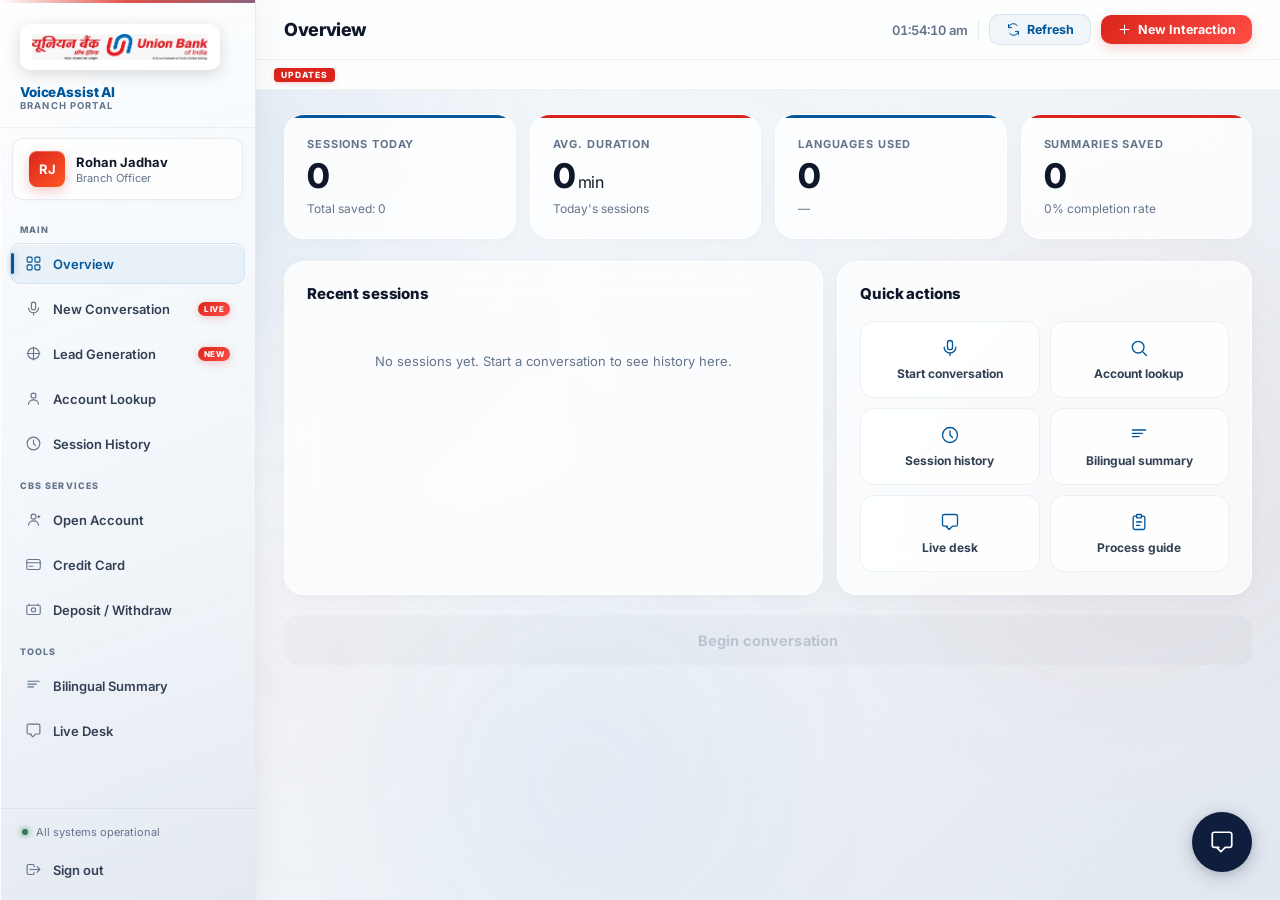
==== commit eb256499: "Fix demo-critical bugs and add PII masking layer - Remove debug log that leaked Sarvam API key prefi" ====
--- a/Frontend/pages/dashboard.html
+++ b/Frontend/pages/dashboard.html
@@ -829,7 +829,7 @@
         </div><!-- /account-result -->
       </div>
 
-});
+
 
       <!-- ===== SESSION HISTORY ===== -->
       <div class="section" id="section-history">
--- a/Frontend/css/chat-widget.css
+++ b/Frontend/css/chat-widget.css
@@ -1526,4 +1526,114 @@
 }
 
 /* ── Audio player hidden ───────────────────────────────────────────────── */
-#cwAudioPlayer { display: none; }+#cwAudioPlayer { display: none; }
+
+/* ============================================================================
+   DPDP ACT CONSENT MODAL
+   Shown before every session starts. Sits above all other overlays
+   (summary modal z-index:10, legacy lead popup z-index:20) so it is
+   always the first thing the customer/staff sees on "Begin conversation".
+   ============================================================================ */
+
+.cw-consent-overlay {
+  z-index: 30;
+}
+
+.cw-consent-modal {
+  position: relative;
+  max-width: 380px;
+  text-align: center;
+  padding: 28px 24px 24px;
+}
+
+.cw-consent-close {
+  position: absolute;
+  top: 10px;
+  right: 10px;
+  width: 28px;
+  height: 28px;
+  border: none;
+  background: transparent;
+  color: var(--slate-light);
+  cursor: pointer;
+  display: flex;
+  align-items: center;
+  justify-content: center;
+  border-radius: 6px;
+  transition: background 150ms ease, color 150ms ease;
+}
+
+.cw-consent-close:hover {
+  background: var(--bg);
+  color: var(--navy);
+}
+
+.cw-consent-close svg {
+  width: 14px;
+  height: 14px;
+}
+
+.cw-consent-icon {
+  width: 48px;
+  height: 48px;
+  margin: 0 auto 12px;
+  border-radius: 50%;
+  background: rgba(184, 146, 61, 0.12);
+  color: var(--gold);
+  display: flex;
+  align-items: center;
+  justify-content: center;
+}
+
+.cw-consent-icon svg {
+  width: 24px;
+  height: 24px;
+}
+
+.cw-consent-modal .cw-modal-title {
+  text-align: center;
+  margin-bottom: 14px;
+}
+
+.cw-consent-native {
+  font-size: 16px !important;
+  font-weight: 600;
+  color: var(--navy);
+  line-height: 1.65;
+  margin-bottom: 12px;
+  font-family: 'Noto Sans Devanagari', 'Inter', sans-serif;
+}
+
+.cw-consent-english {
+  font-size: 12.5px;
+  font-style: italic;
+  color: var(--slate);
+  line-height: 1.55;
+  border-top: 1px dashed var(--border);
+  padding-top: 12px;
+  margin-bottom: 20px;
+}
+
+.cw-consent-actions {
+  display: flex;
+  gap: 10px;
+}
+
+.cw-consent-actions .cw-modal-btn.decline {
+  background: var(--white);
+  color: var(--error);
+  border: 1px solid rgba(179, 38, 30, 0.3);
+}
+
+.cw-consent-actions .cw-modal-btn.decline:hover {
+  background: rgba(179, 38, 30, 0.06);
+}
+
+.cw-consent-actions .cw-modal-btn.agree {
+  background: var(--success);
+  color: var(--white);
+}
+
+.cw-consent-actions .cw-modal-btn.agree:hover {
+  background: #256b4d;
+}
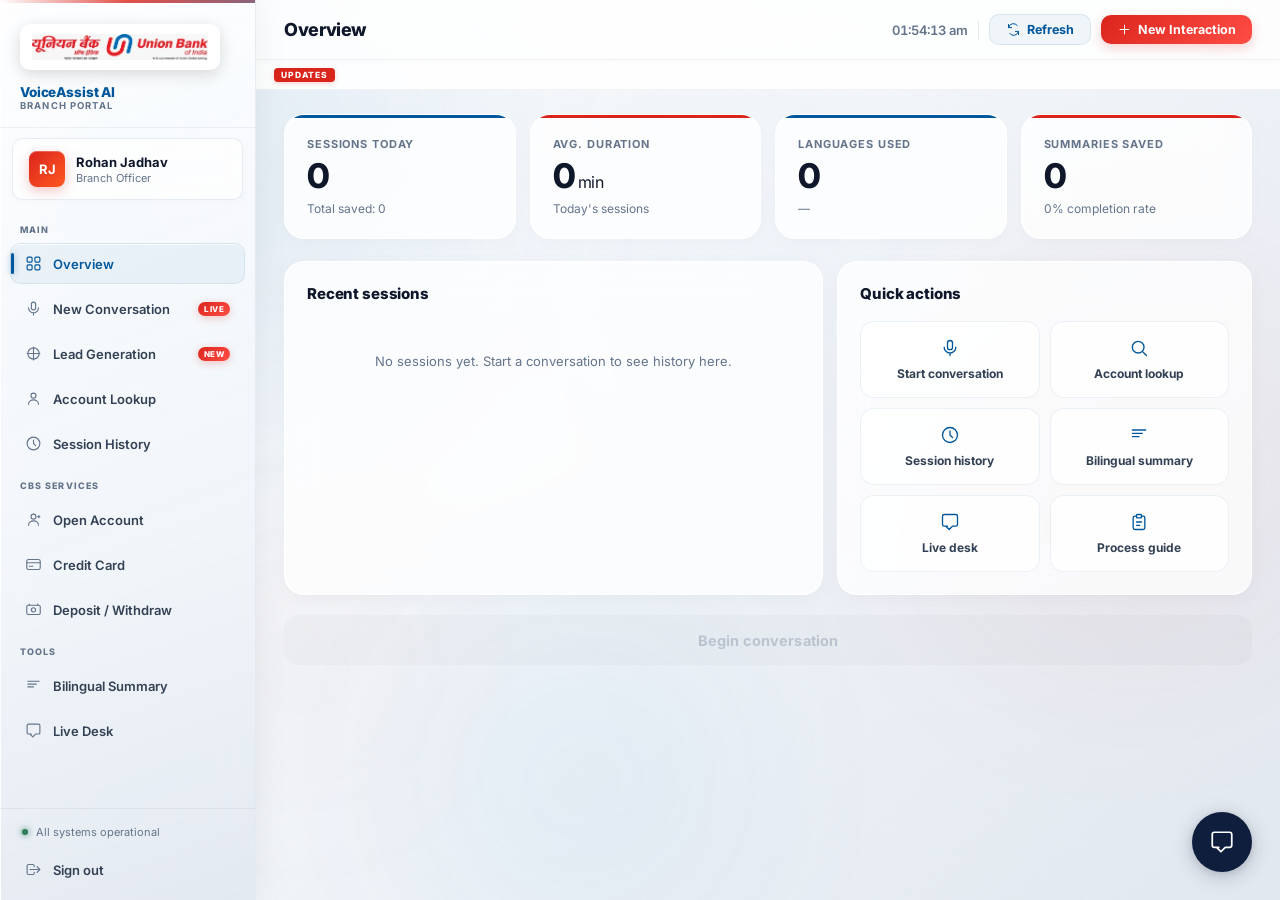
==== commit 0cf4c8ce: "fix: remove stray closing bracket in dashboard.html" ====
--- a/Frontend/pages/dashboard.html
+++ b/Frontend/pages/dashboard.html
@@ -828,7 +828,6 @@
 
         </div><!-- /account-result -->
       </div>
-
 
 
       <!-- ===== SESSION HISTORY ===== -->
